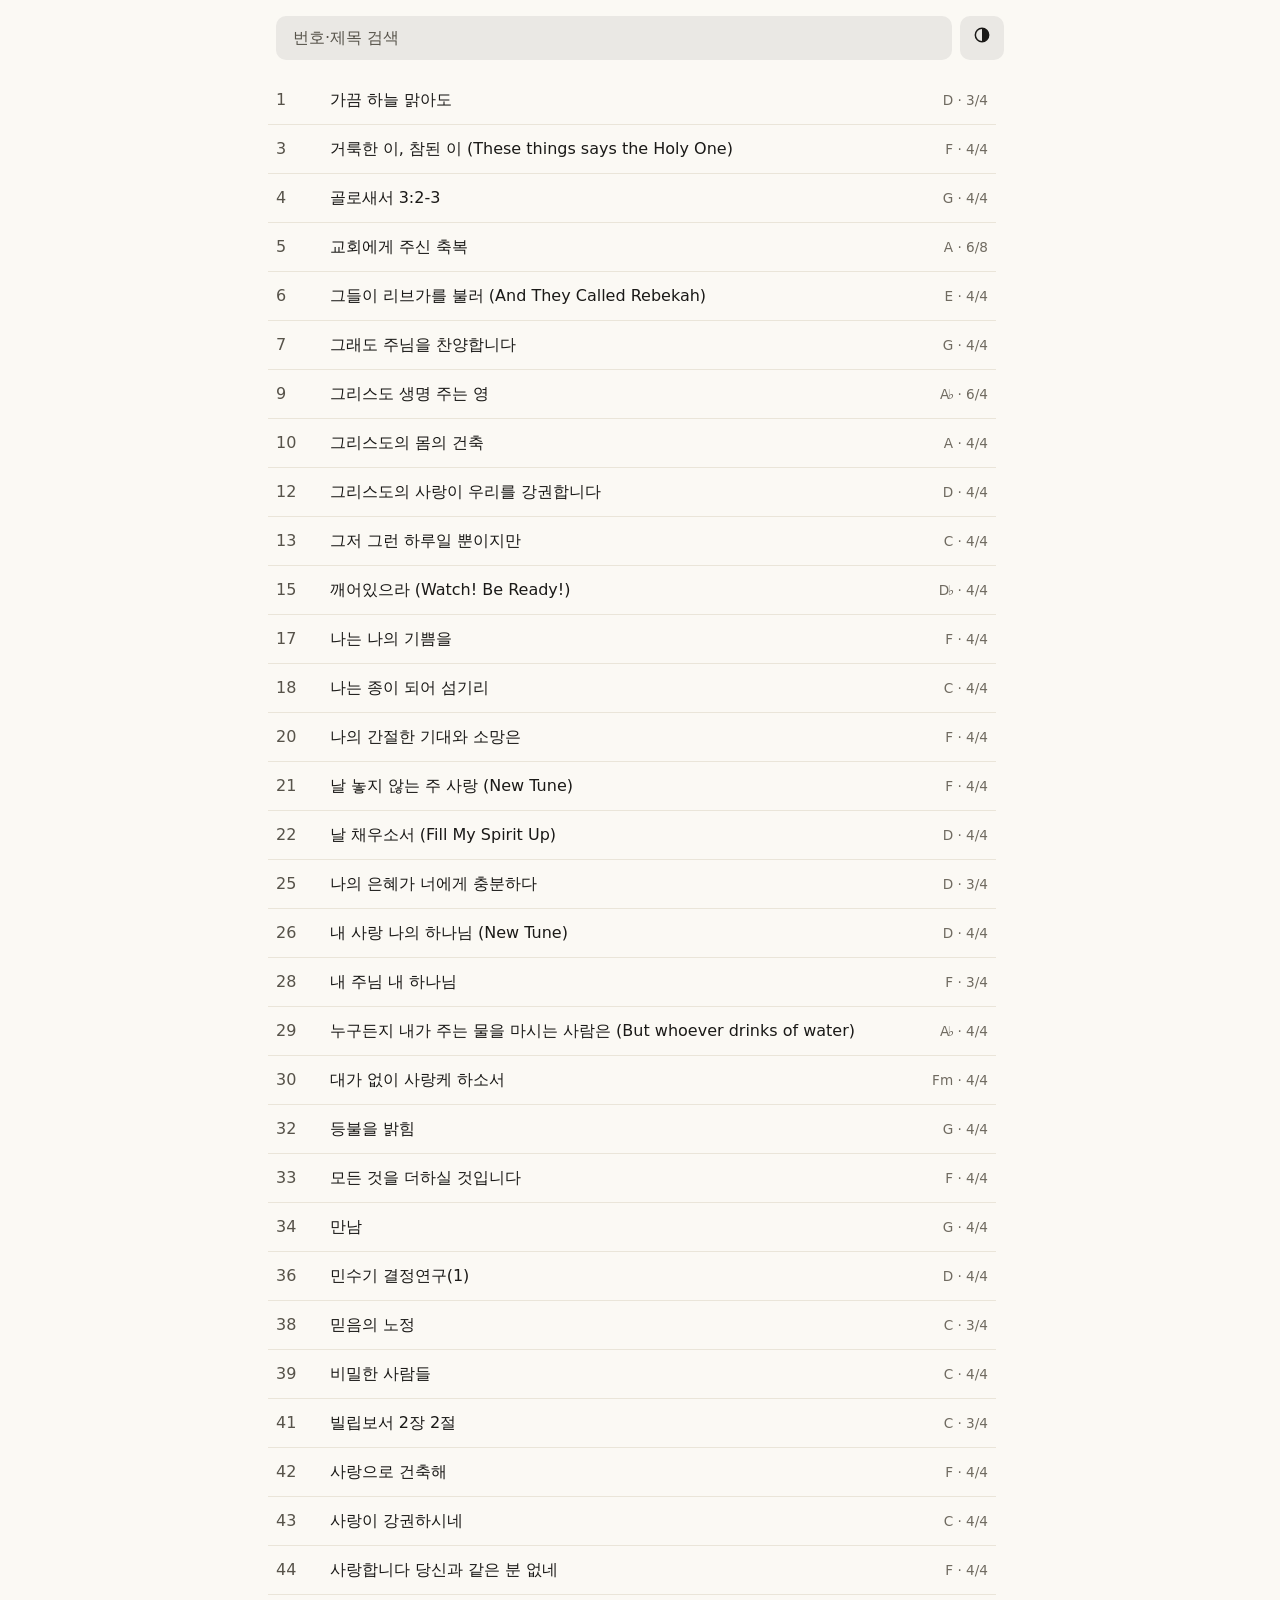
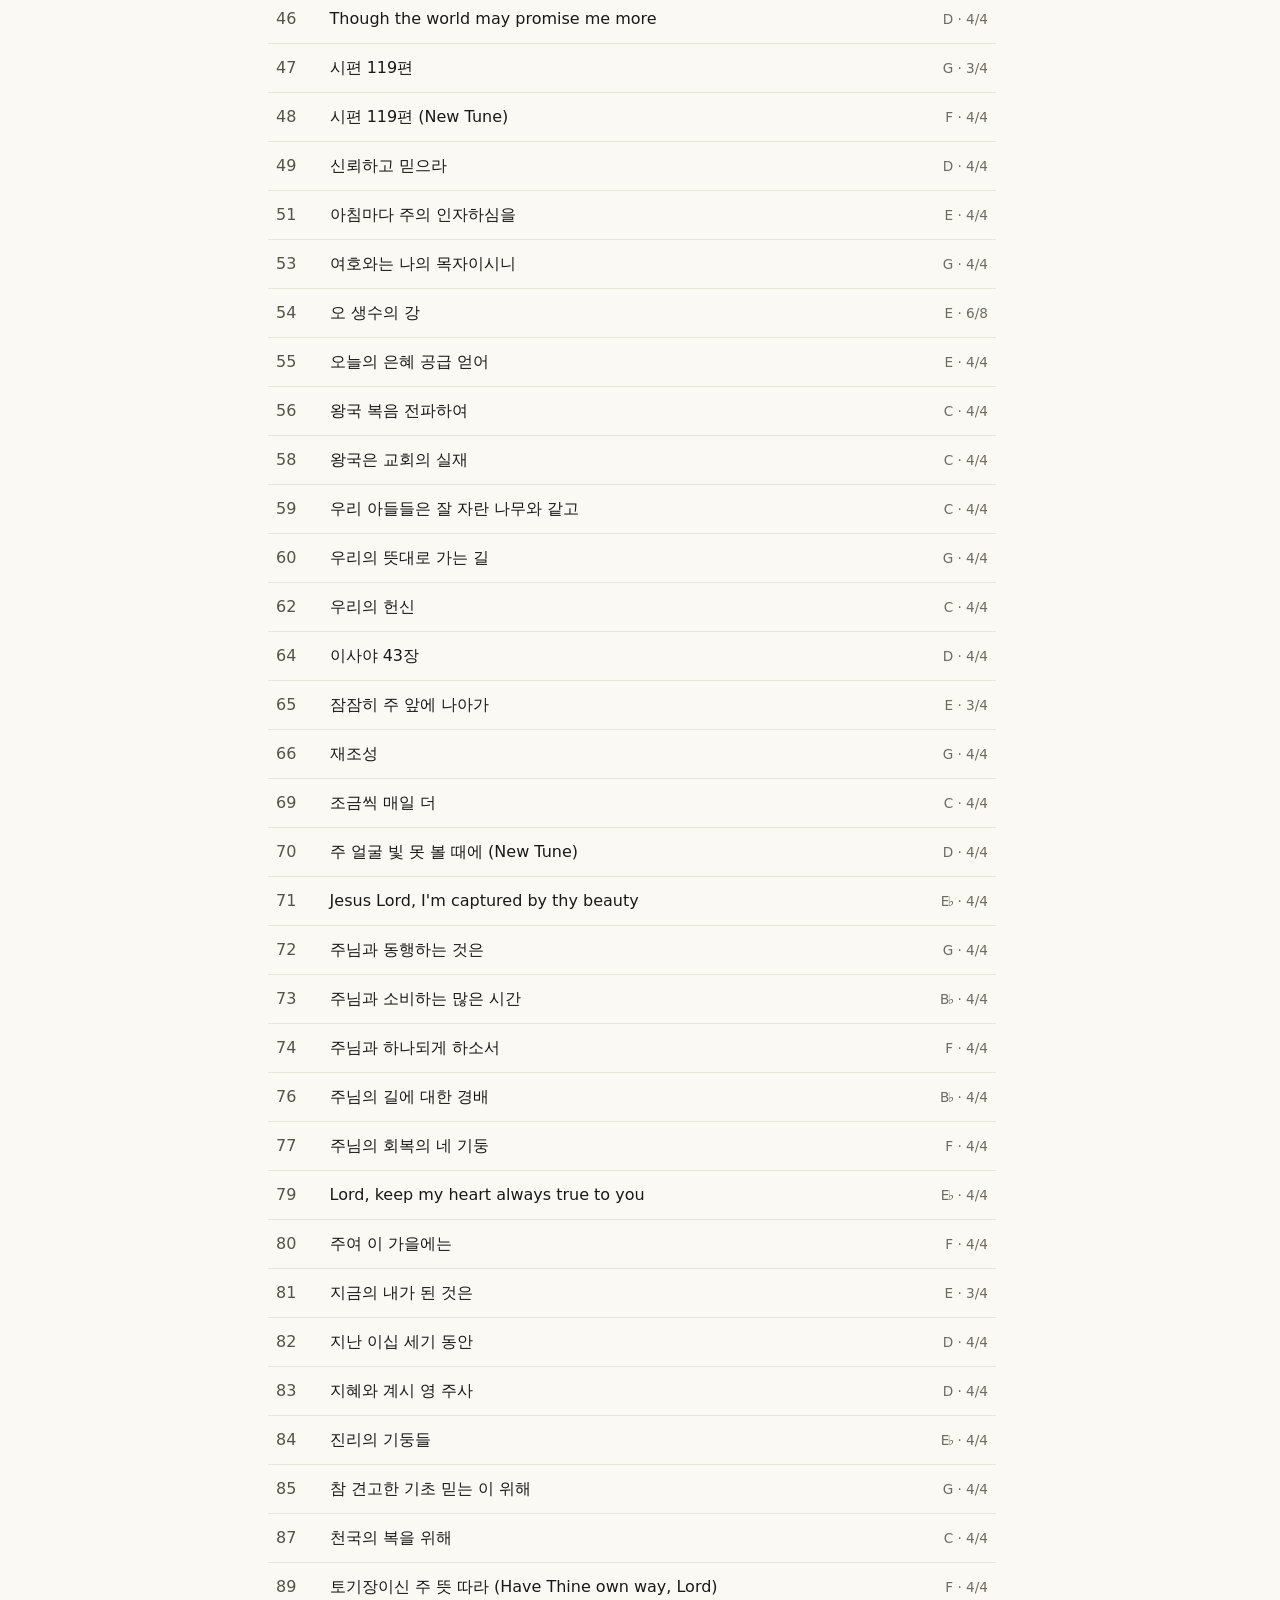
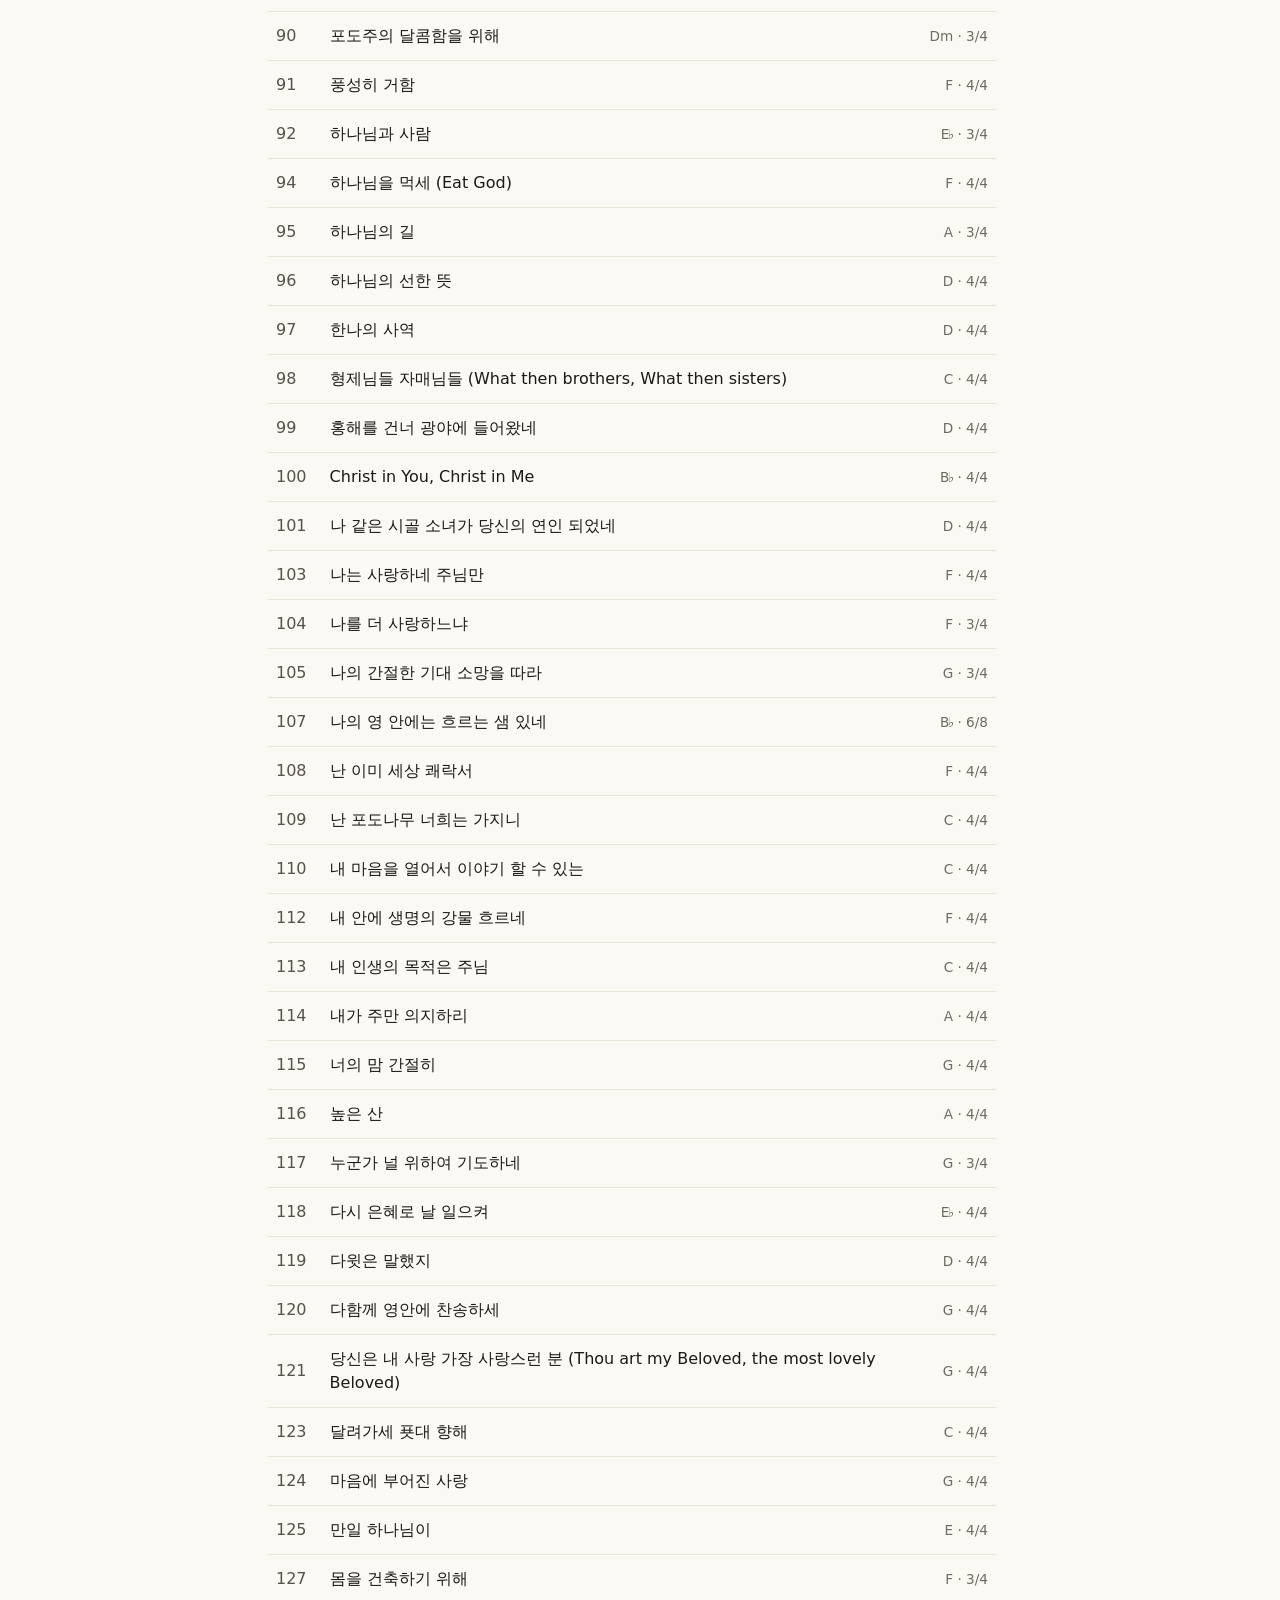
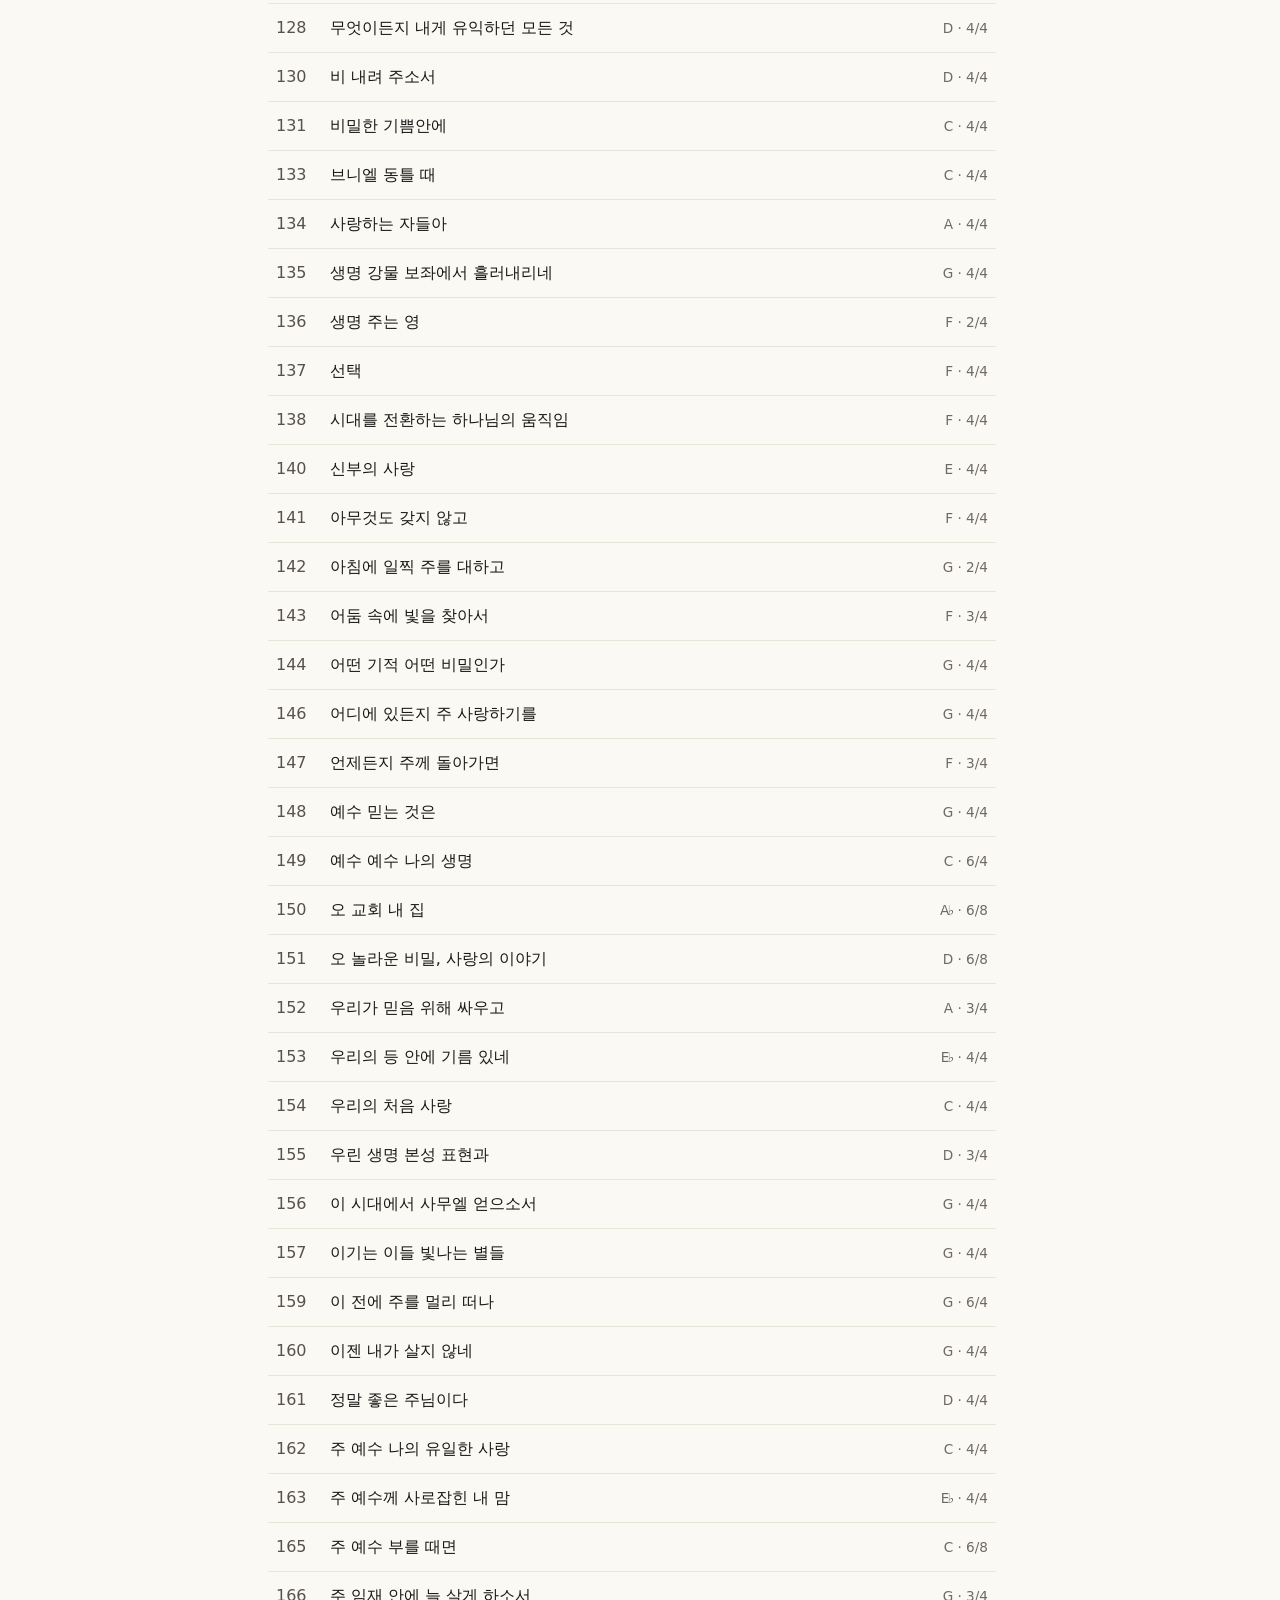
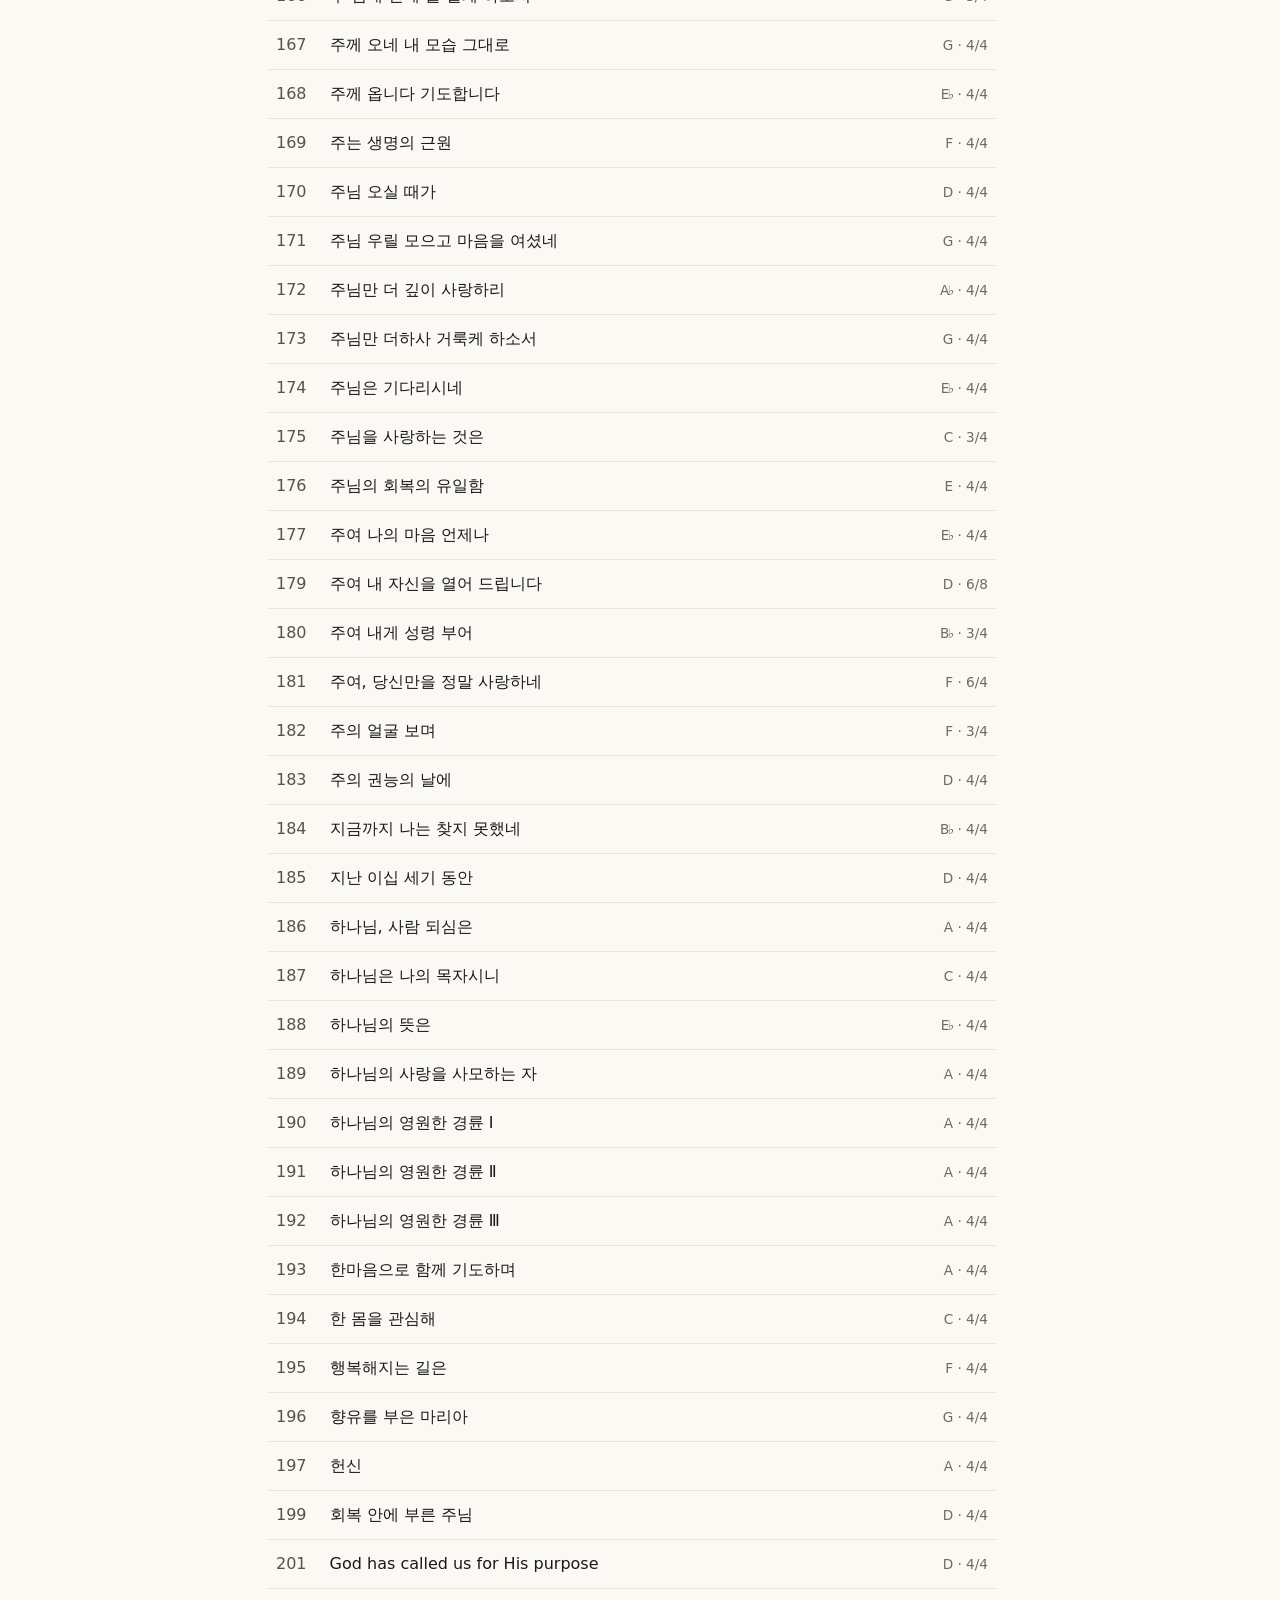
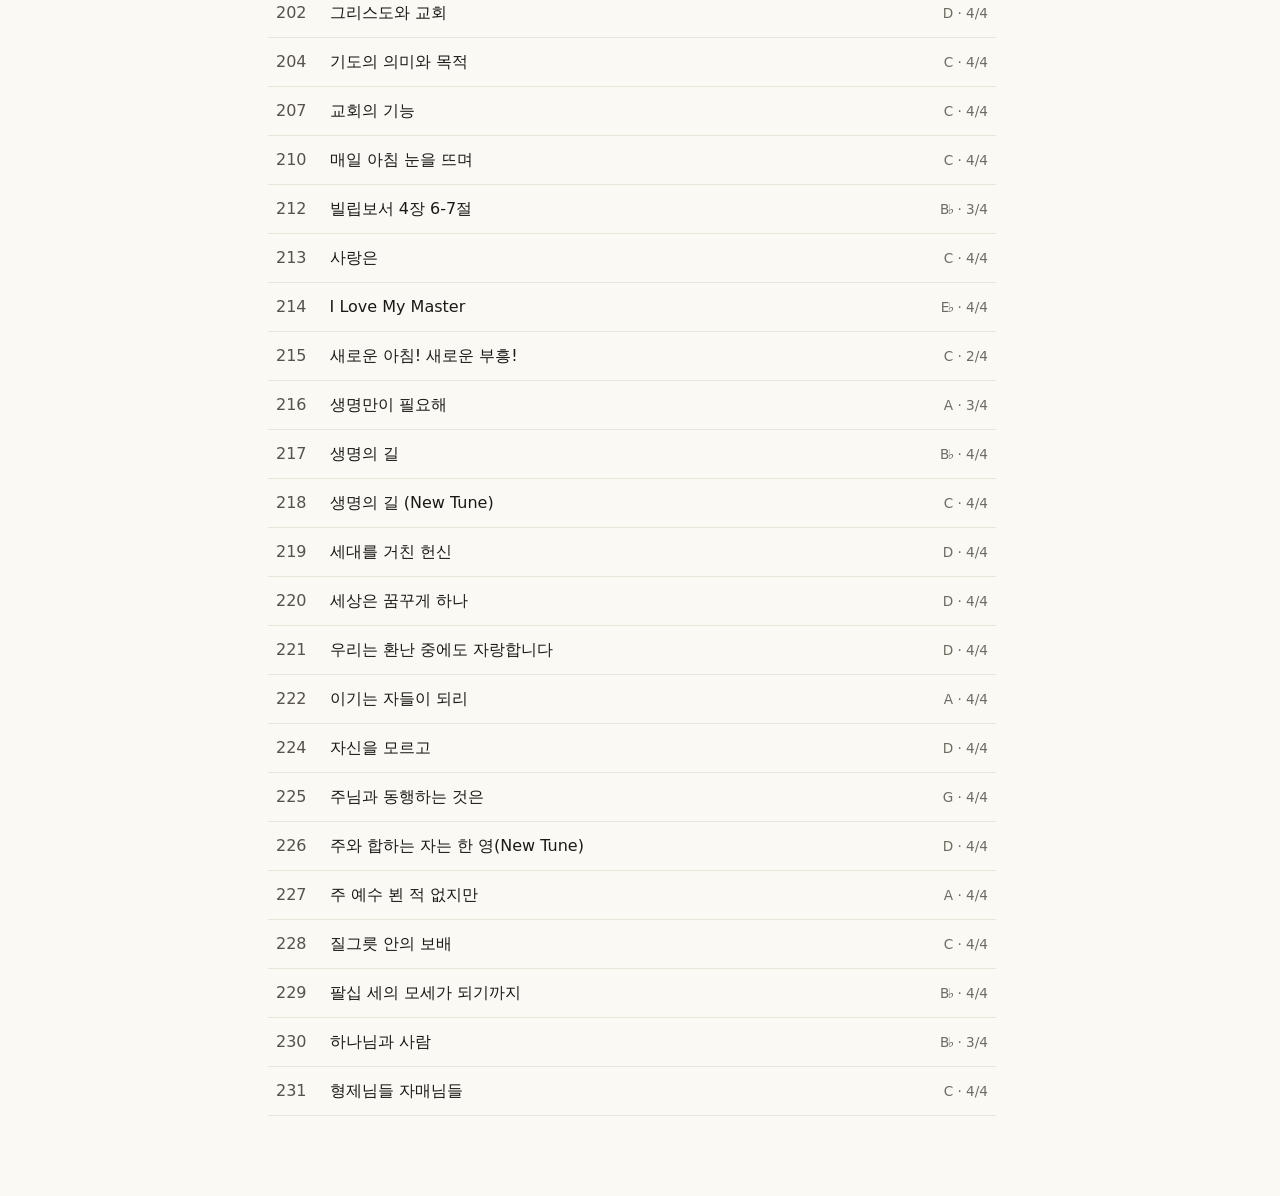
==== src/song of songs.html @ b632af03 "Initial Song of Songs web app" ====
<!doctype html>
<html lang="ko" data-theme="light">
<head>
<meta charset="utf-8">
<meta name="viewport" content="width=device-width, initial-scale=1, viewport-fit=cover">
<title>Song of Songs</title>
<!-- 저장된 테마를 CSS보다 먼저 박는다(다크 사용자가 흰 화면을 보지 않게). file://에서는 localStorage가 던질 수 있어 try/catch -->
<script>try{var t=JSON.parse(localStorage.getItem('hymn.prefs')||'{}').theme;document.documentElement.setAttribute('data-theme',t==='dark'?'dark':'light');}catch(e){}</script>
<link rel="stylesheet" href="app.css">
</head>
<body>
<!-- 아이콘은 전부 인라인 SVG(24 그리드, 1.8 선). 글자 기호(◐ ▶)는 기기마다 글꼴이 달라 쓰지 않는다 -->
<svg hidden>
  <symbol id="i-back" viewBox="0 0 24 24"><path d="M15 5l-7 7 7 7"/></symbol>
  <symbol id="i-stack" viewBox="0 0 24 24"><path d="M4 7h16M4 12h16M4 17h10"/></symbol>
  <symbol id="i-play" viewBox="0 0 24 24"><path d="M8 5.5v13l10-6.5z" fill="currentColor" stroke="none"/></symbol>
  <symbol id="i-stop" viewBox="0 0 24 24"><rect x="6.5" y="6.5" width="11" height="11" rx="2" fill="currentColor" stroke="none"/></symbol>
  <symbol id="i-theme" viewBox="0 0 24 24"><circle cx="12" cy="12" r="8"/><path d="M12 4a8 8 0 0 1 0 16z" fill="currentColor" stroke="none"/></symbol>
</svg>
<main id="list" class="screen">
  <header class="top">
    <input id="q" type="search" placeholder="번호·제목 검색" aria-label="곡 검색" autocomplete="off">
    <button class="theme ic" aria-label="어두운 테마로 전환" aria-pressed="false"><svg><use href="#i-theme"/></svg></button>
  </header>
  <ul id="songs"></ul>
</main>
<main id="song" class="screen" hidden>
  <header class="head"><h1 id="title"></h1><p id="sub"></p><p id="meta"></p></header>
  <div id="body"></div>
  <div id="keys" class="panel" role="group" aria-label="조 선택" hidden></div>
</main>
<!-- 하단 툴바: 아이콘 + 한글 라벨 7칸(390px 폭에 맞춤). 자동 스크롤 중에는 작게/크게 자리에 느리게/빠르게가 들어온다 -->
<nav id="bar" aria-label="곡 도구" hidden>
  <button id="back" aria-label="목록으로"><svg><use href="#i-back"/></svg><span class="l">목록</span></button>
  <button id="keybtn" aria-label="조 선택" aria-controls="keys" aria-expanded="false"><b id="keyname" class="t"></b><span class="l">조</span></button>
  <button id="stackbtn" aria-label="절 쌓기 보기" aria-pressed="false"><svg><use href="#i-stack"/></svg><span class="l">절</span></button>
  <button id="fminus" aria-label="글자 작게"><b class="t">A−</b><span class="l">작게</span></button>
  <button id="fplus" aria-label="글자 크게"><b class="t">A+</b><span class="l">크게</span></button>
  <button id="sminus" aria-label="느리게" hidden><b class="t">−</b><span class="l">느리게</span></button>
  <button id="splus" aria-label="빠르게" hidden><b class="t">+</b><span class="l">빠르게</span></button>
  <button id="play" aria-label="자동 스크롤 재생" aria-pressed="false"><svg id="ic-play"><use href="#i-play"/></svg><svg id="ic-stop" hidden><use href="#i-stop"/></svg><span class="l" id="play-l">재생</span></button>
  <button class="theme" aria-label="어두운 테마로 전환" aria-pressed="false"><svg><use href="#i-theme"/></svg><span class="l">테마</span></button>
</nav>
<script src="engine.js"></script>
<script src="data.js"></script>
<script src="app.js"></script>
</body>
</html>
---- src/app.css ----
/* 토큰만 쓴다(리터럴 색·px 금지). 팔레트는 악보(종이·잉크) 기준 — song-style의 초록 강조를 쓰지 않는다(사용자 결정 2026-09-04).
   라이트 = 따뜻한 종이 + 검정 잉크, 다크 = 숯색 종이 + 밝은 잉크. 강조는 잉크로 채운 단색(현재 조·재생 중 두 곳).
   촉감(사용자 지시 "딱딱하지 않게, 클릭 느낌"): 누르면 0.96으로 140ms 축소(emil-design-eng), 시트는 아래에서 220ms 드로어 커브로 진입,
   모든 모션 300ms 이하, hover는 마우스에서만, prefers-reduced-motion이면 이동 모션 제거. */
:root{color-scheme:light;
  --bg:#fbf9f4;--surface:#fffdf8;--line:#d8d2c4;--line-soft:#eae5d9;
  --ink:#1a1917;--ink-dim:#57534a;--ink-faint:#706b61;
  --accent:#1a1917;--accent-soft:rgba(26,25,23,.07);--accent-line:rgba(26,25,23,.28);
  --glass:rgba(255,253,248,.84);--scrim:rgba(26,25,23,.18);--shadow:0 12px 32px rgba(40,32,16,.16);
  --s-half:2px;--s1:4px;--s2:8px;--s3:12px;--s4:16px;--s6:24px;
  --hairline:1px;--focus-line:2px;--double-line:3px;--control:44px;--toolbar-item:44px;--toolbar-control:48px;
  --bar:56px;--screen-max:760px;--icon:20px;--glass-blur:14px;--sheet-wide:16em;--sheet-rise:16px;--scrim-spread:100vmax;
  --fs-ui:16px;--fs:16px;--weight-text:300;--r:10px;--press-scale:.96;--cell-gap:.2em;--bar-gap:.4em;--verse-gap:.6em;--chord-nudge:.06em;--chord-edge-safety:1px;--chord-column-clearance:4px;
  --lyric-anchor:.588em;--lyric-anchor-en:.42em;--chord-tracking:-.025em;--chord-bass-clearance:.12em;
  --flat-tight-start:-.12em;--flat-tight-end:-.07em;--sharp-tight-start:-.05em;--sharp-tight-end:-.07em;
  --motion-press:140ms;--motion-sheet:220ms;--motion-fade:160ms;
  --ease-out:cubic-bezier(.23,1,.32,1);--ease-drawer:cubic-bezier(.32,.72,0,1);--layer-sheet:2;--layer-bar:3}
[data-theme="dark"]{color-scheme:dark;
  --bg:#151413;--surface:#1c1b19;--line:#3a3733;--line-soft:#282624;
  --ink:#ebe6da;--ink-dim:#b3ada0;--ink-faint:#8a8478;
  --accent:#ebe6da;--accent-soft:rgba(235,230,218,.10);--accent-line:rgba(235,230,218,.30);
  --glass:rgba(28,27,25,.82);--scrim:rgba(0,0,0,.46);--shadow:0 12px 32px rgba(0,0,0,.55)}
*{box-sizing:border-box}
body{margin:0;background:var(--bg);color:var(--ink);-webkit-text-size-adjust:100%;-webkit-tap-highlight-color:transparent;
  font:var(--weight-text) var(--fs-ui)/1.5 -apple-system,"Apple SD Gothic Neo","Noto Sans KR","Malgun Gothic",system-ui,sans-serif}
[hidden]{display:none!important}
.screen{max-width:var(--screen-max);margin:0 auto;padding:var(--s4) var(--s4) calc(var(--bar) + var(--s6) + env(safe-area-inset-bottom))}
#song{touch-action:pan-y}

/* 누를 수 있는 것: 테두리 없이 옅은 잉크 워시, 누르면 살짝 작아진다 */
button{font:inherit;color:var(--ink);background:var(--accent-soft);border:var(--hairline) solid transparent;border-radius:var(--r);
  min-height:var(--control);min-width:var(--control);padding:0 var(--s3);cursor:pointer;user-select:none;-webkit-user-select:none;touch-action:manipulation;
  transition:transform var(--motion-press) var(--ease-out),background-color var(--motion-press) ease,color var(--motion-press) ease}
button:active{transform:scale(var(--press-scale))}
button:disabled{color:var(--ink-faint);background:transparent;cursor:default;transform:none}
@media (hover:hover) and (pointer:fine){button:not(:disabled):not(.on):hover{background:var(--accent-line)}}
:focus-visible{outline:var(--focus-line) solid var(--accent);outline-offset:var(--focus-line)}

input[type=search]{flex:1;min-width:0;font:inherit;min-height:var(--control);padding:0 var(--s4);border:var(--hairline) solid transparent;border-radius:var(--r);
  background:var(--accent-soft);color:var(--ink);-webkit-appearance:none;appearance:none}
input[type=search]::placeholder{color:var(--ink-dim)}
.top{display:flex;gap:var(--s2);margin-bottom:var(--s4)}
#songs{list-style:none;margin:0;padding:0}
#songs button{display:flex;align-items:center;width:100%;gap:var(--s3);text-align:left;background:none;
  border:0;border-bottom:var(--hairline) solid var(--line-soft);border-radius:0;padding:var(--s3) var(--s2);margin:0 calc(-1 * var(--s2))}
#songs button:active{transform:none;background:var(--accent-soft)}   /* 긴 행은 축소 대신 워시로 반응 */
#songs .n{color:var(--ink-dim);width:2.6em;flex:none;font-variant-numeric:tabular-nums}
#songs .t{flex:1;min-width:0}
#songs .k{color:var(--ink-faint);flex:none;font-size:.85em}

.head{margin-bottom:var(--s2)}
.head h1{font-size:1.5em;font-weight:500;letter-spacing:-.01em;margin:0 0 var(--s1);line-height:1.25}
.head p{margin:0;color:var(--ink-dim);font-size:.95em}
#body{font-size:var(--fs)}
section{padding:var(--s4) 0;border-top:var(--hairline) solid var(--line)}   /* 절·후렴 사이 구분선(연주용이라 반드시 보인다) */
section h2{font-size:.8em;font-weight:var(--weight-text);color:var(--ink-dim);margin:0 0 var(--s2);letter-spacing:.02em}
/* 보표 = 표. 세그먼트(코드 하나 + 그 아래 가사) = 열. 열 폭은 표가 행들 중 최대로 맞춘다 → 쌓기에서도 코드가 정확히 그 음절 위. */
.sys{margin:0 0 var(--s3);overflow-x:auto}     /* 곡 단위 비율 축소가 바닥(10px) 아래면 이 상자만 가로 스크롤 */
.sys table{border-collapse:collapse;white-space:nowrap;line-height:1.35}
.sys td{--chord-column-inset:0px;padding:0 var(--cell-gap);padding-left:calc(var(--cell-gap) + var(--chord-column-inset));vertical-align:baseline}
.sys td.b{border-left:var(--hairline) solid var(--line);padding-left:calc(var(--bar-gap) + var(--chord-column-inset))}
.sys td.b0{border-left:0;padding-left:var(--chord-column-inset)}            /* 첫 마디(못갖춘마디 포함) 왼쪽엔 선 없음 */
.sys td.e{border-right:var(--hairline) solid var(--line);padding-right:var(--bar-gap)}
.sys td.e2{border-right:var(--double-line) double var(--line);padding-right:var(--bar-gap)}      /* 곡 끝 겹세로줄 */
.sys tr.ch td{font-size:.85em;font-weight:var(--weight-text);padding-top:.5em;line-height:1.1}
.sys tr.ly td{padding-bottom:.1em}
.chord-main{display:inline-block;position:relative;letter-spacing:var(--chord-tracking);transform:translateX(calc(var(--lyric-anchor) - 50% + var(--chord-nudge)))}
.sys.en .chord-main,.sys.english-part .chord-main{transform:translateX(calc(var(--lyric-anchor-en) - 50% + var(--chord-nudge)))}
.chord-bass{position:absolute;left:100%;top:0;white-space:nowrap}
.chord-bass-space{visibility:hidden;letter-spacing:var(--chord-tracking);margin-inline-end:var(--chord-bass-clearance)}
.accidental{display:inline-block}
.accidental.flat{margin-inline:var(--flat-tight-start) var(--flat-tight-end)}
.accidental.sharp{margin-inline:var(--sharp-tight-start) var(--sharp-tight-end)}
.sys td.vn{color:var(--ink-dim);font-size:.8em;padding:0 var(--verse-gap) 0 0;border:0;text-align:right;font-variant-numeric:tabular-nums}
.sys td.vn:empty{padding:0}
.txt{white-space:pre-line;margin:0}

/* 하단 툴바: 반투명 유리 + 헤어라인. 버튼 = 아이콘(22px) 위, 한글 라벨 아래(아이폰 탭바). 누르면 워시, 켜진 것은 잉크 채움 */
#bar{position:fixed;left:0;right:0;bottom:0;display:flex;gap:var(--s1);align-items:stretch;justify-content:center;
  padding:var(--s1) var(--s2) calc(var(--s1) + env(safe-area-inset-bottom));
  background:var(--glass);-webkit-backdrop-filter:saturate(1.4) blur(var(--glass-blur));backdrop-filter:saturate(1.4) blur(var(--glass-blur));border-top:var(--hairline) solid var(--line-soft);z-index:var(--layer-bar)}
#bar button{background:none;display:flex;flex-direction:column;align-items:center;justify-content:center;gap:var(--s-half);
  flex:0 0 var(--toolbar-item);width:var(--toolbar-item);min-width:var(--toolbar-item);min-height:var(--toolbar-control);padding:0 var(--s1);color:var(--ink-dim);border-radius:var(--r)}
#bar button:active{background:var(--accent-soft)}
#play.on{background:var(--ink);color:var(--bg)}
#stackbtn.on{background:var(--accent-soft);color:var(--ink)}
#bar button:disabled{color:var(--ink-faint)}
#bar .l{font-size:.66rem;line-height:1;letter-spacing:.01em;white-space:nowrap}
#bar .t{font-size:1.05rem;font-weight:500;line-height:var(--icon);font-variant-numeric:tabular-nums}
svg{width:var(--icon);height:var(--icon);flex:none;fill:none;stroke:currentColor;stroke-width:1.8;stroke-linecap:round;stroke-linejoin:round}
button.ic{padding:0}          /* 아이콘만 있는 44px 정사각 버튼(목록 상단 테마) */
@media (max-width:347px){#bar{gap:0;padding-inline:var(--s-half)}}

/* 조 선택 시트: 아래에서 올라온다(진입 220ms 드로어 커브, 닫힘은 즉시). 폰에서는 화면 폭, 넓으면 툴바 위 가운데 */
.panel{position:fixed;left:var(--s2);right:var(--s2);bottom:calc(var(--bar) + var(--s2) + env(safe-area-inset-bottom));
  background:var(--surface);border:var(--hairline) solid var(--line-soft);border-radius:calc(var(--r) + var(--s1));padding:var(--s2);
  display:flex;flex-direction:column;gap:var(--s1);max-height:calc(100vh - var(--bar) - var(--s6));overflow-y:auto;
  box-shadow:0 0 0 var(--scrim-spread) var(--scrim),var(--shadow);translate:0 0;opacity:1;z-index:var(--layer-sheet);
  transition:translate var(--motion-sheet) var(--ease-drawer),opacity var(--motion-fade) var(--ease-out)}
@starting-style{.panel{translate:0 var(--sheet-rise);opacity:0}}
@media (min-width:640px){.panel{left:50%;right:auto;transform:translateX(-50%);min-width:var(--sheet-wide)}}
.panel button{background:none;display:flex;justify-content:space-between;align-items:center;gap:var(--s4);text-align:left;padding:0 var(--s4);font-weight:var(--weight-text)}
.panel button:active{background:var(--accent-soft)}
.panel button.on{background:var(--ink);color:var(--bg)}
.panel .o{color:var(--ink-faint);font-size:.8em}
.panel button.on .o{color:var(--bg)}

@media (prefers-reduced-motion:reduce){
  button,#songs button,.panel{transition-duration:0ms}
  button:active{transform:none}
}
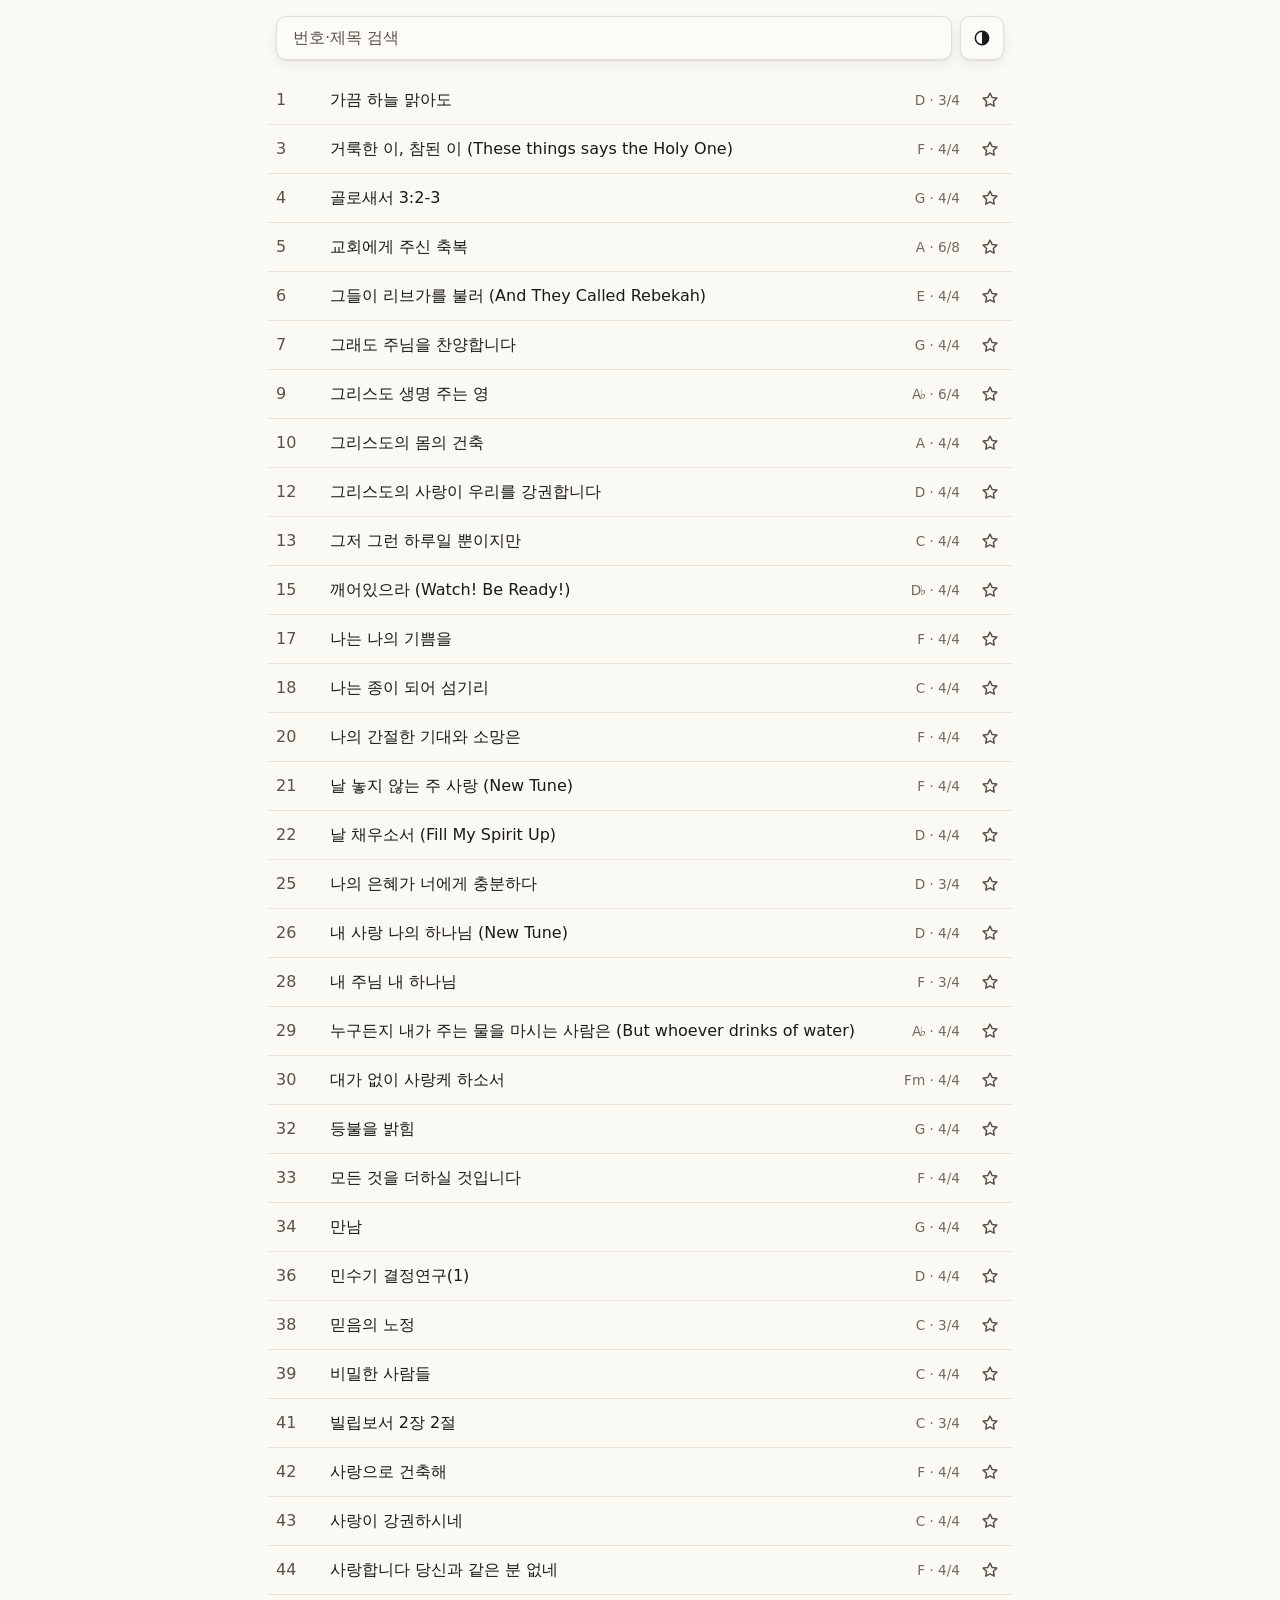
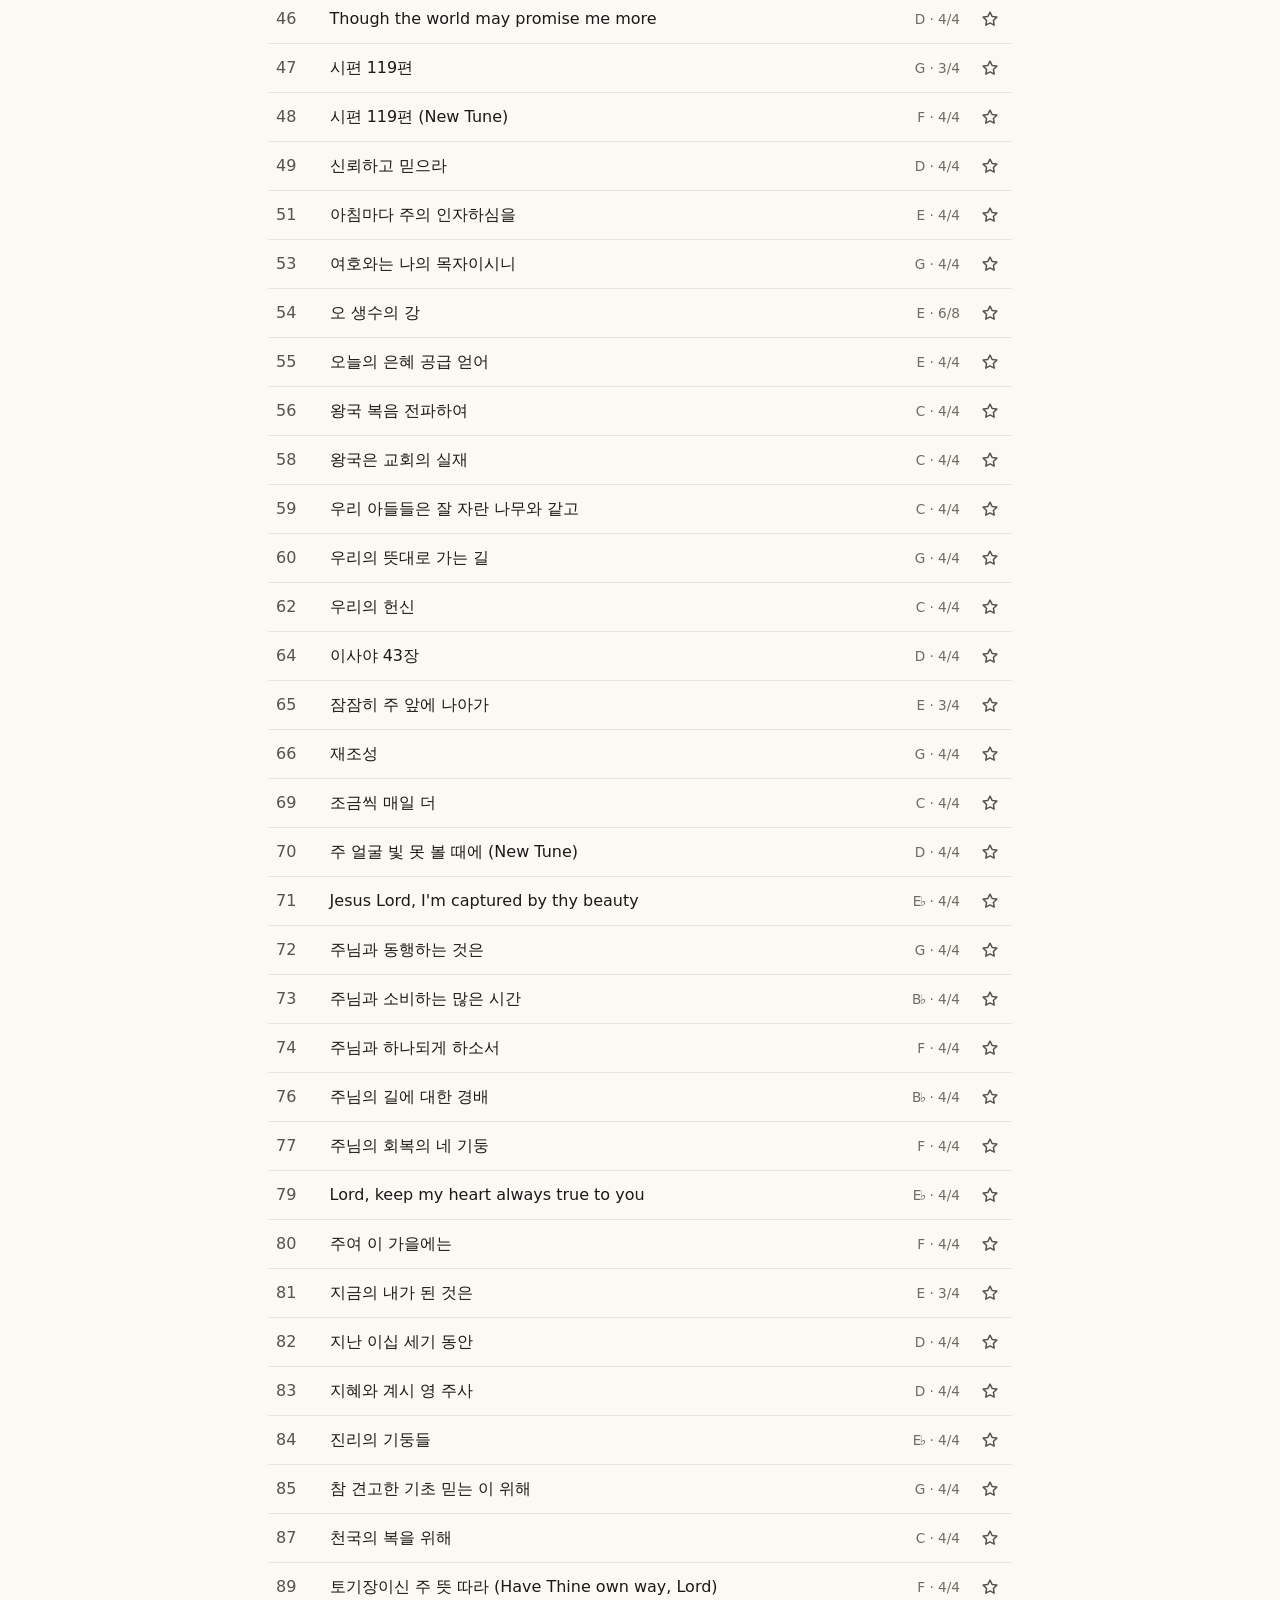
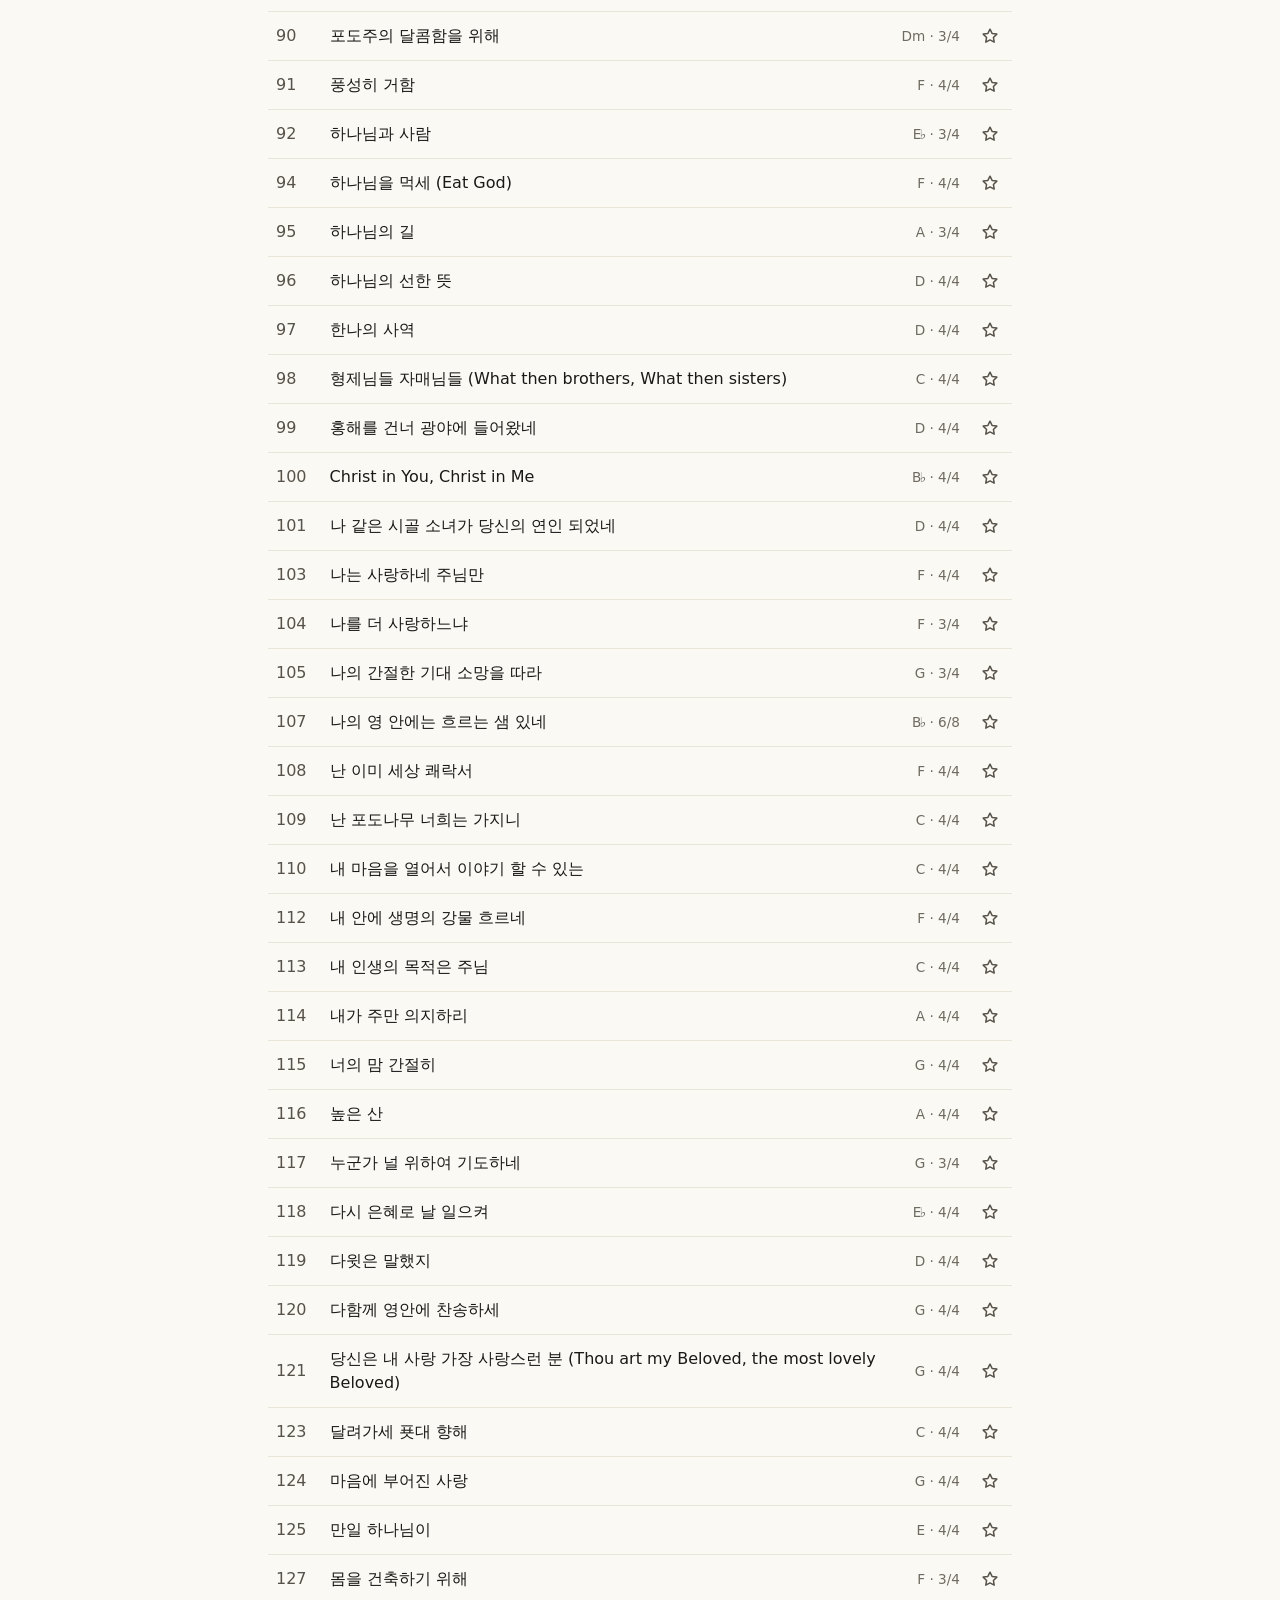
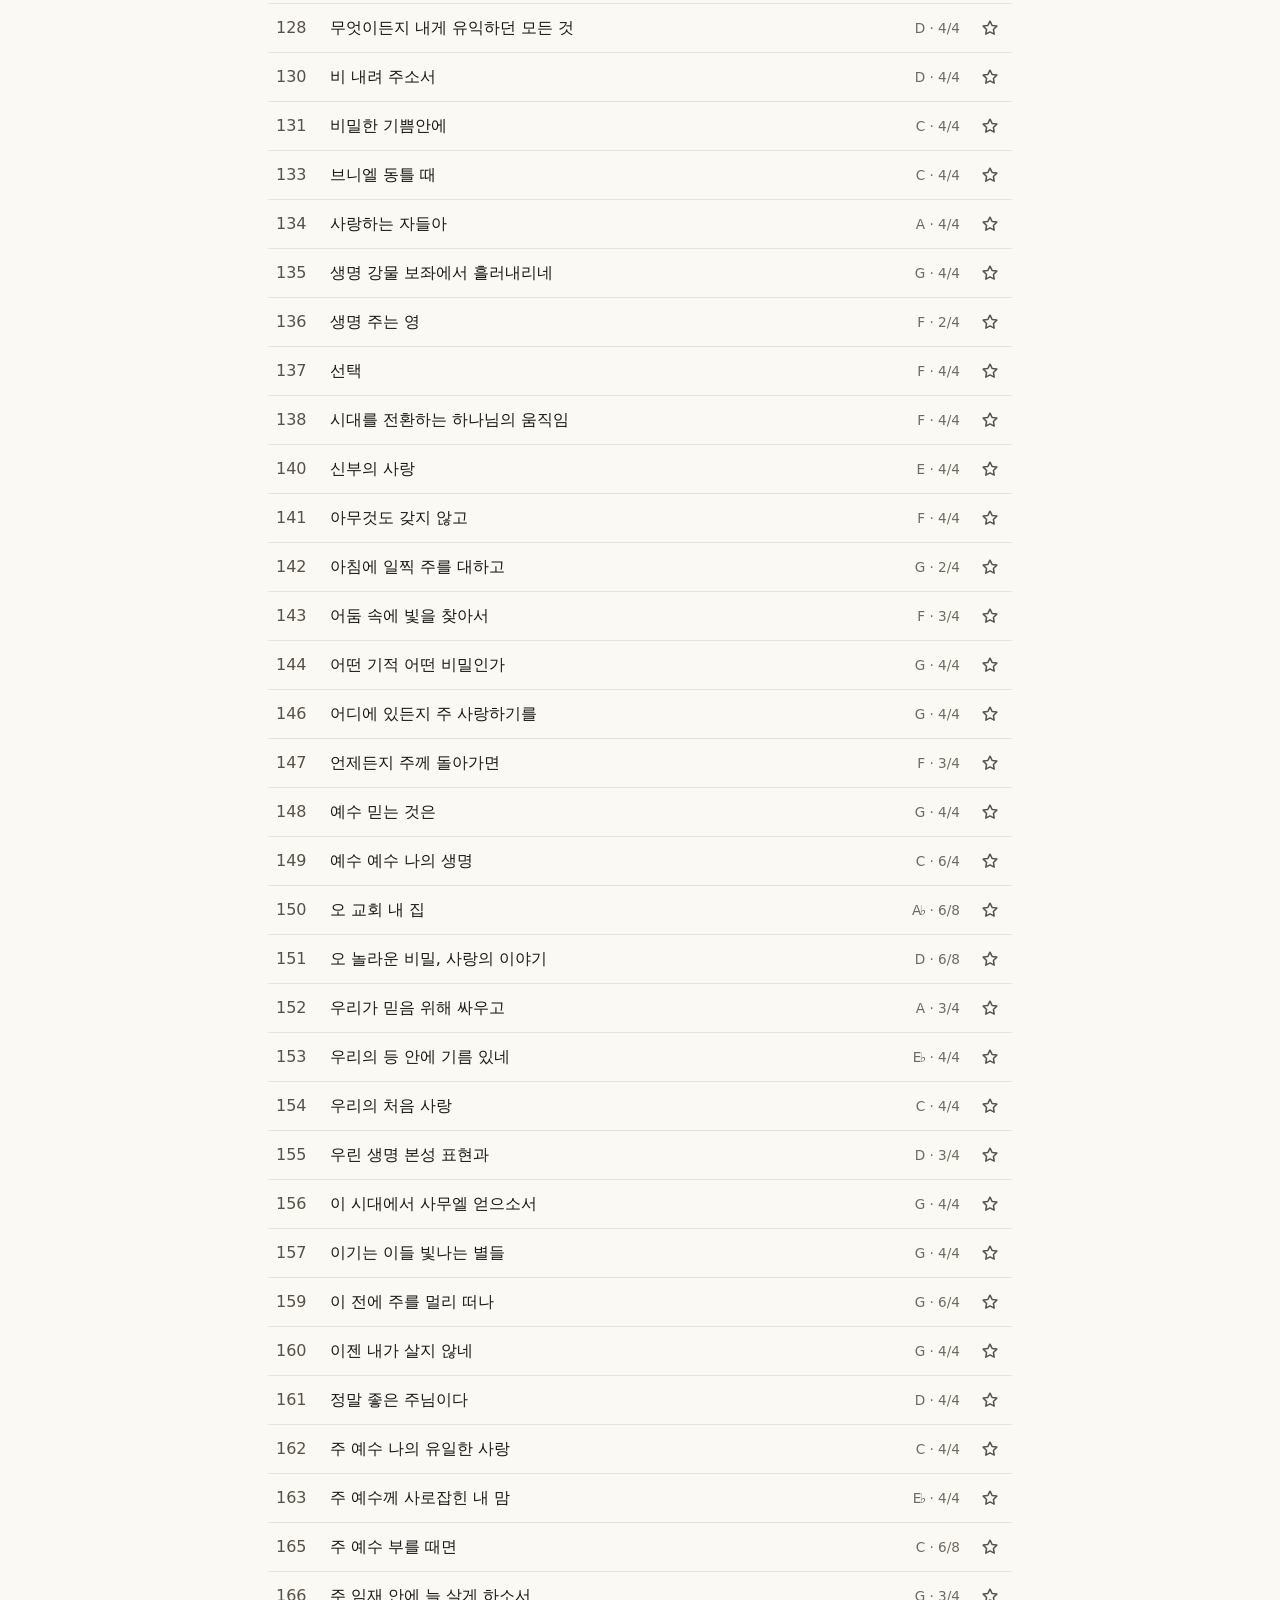
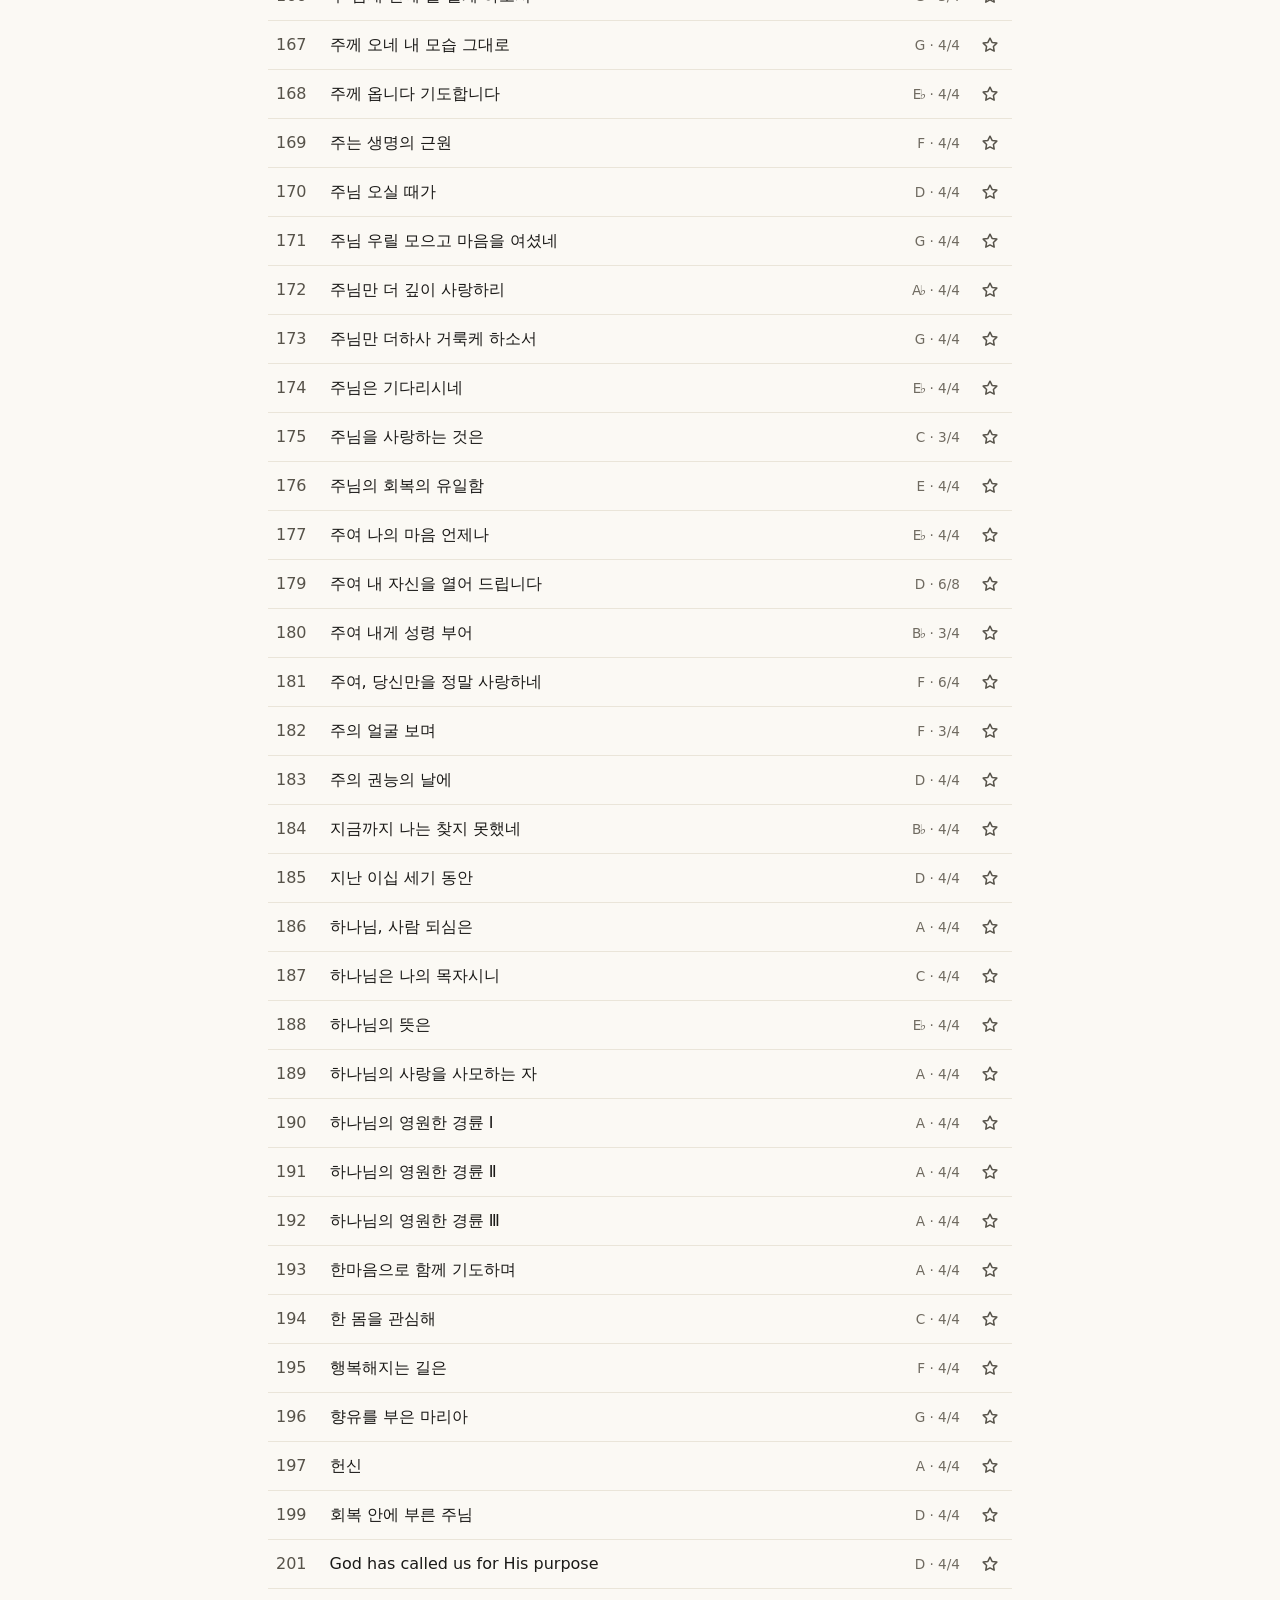
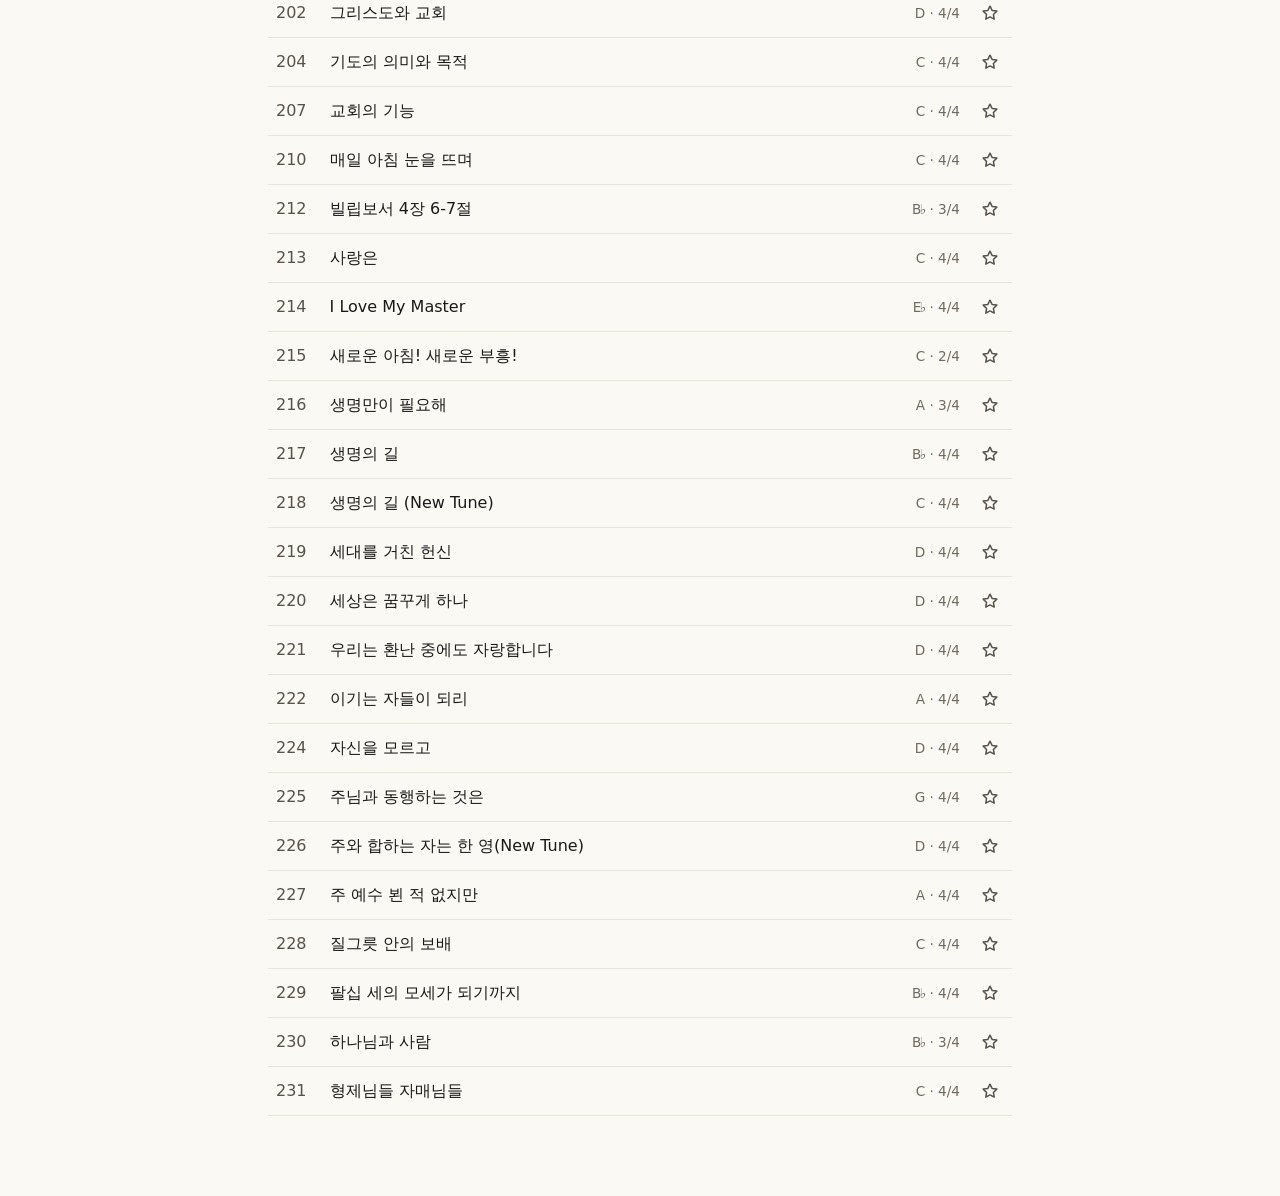
==== commit 58416876: "Add favorites and smoother auto-scroll" ====
--- a/src/song of songs.html
+++ b/src/song of songs.html
@@ -16,30 +16,37 @@
   <symbol id="i-play" viewBox="0 0 24 24"><path d="M8 5.5v13l10-6.5z" fill="currentColor" stroke="none"/></symbol>
   <symbol id="i-stop" viewBox="0 0 24 24"><rect x="6.5" y="6.5" width="11" height="11" rx="2" fill="currentColor" stroke="none"/></symbol>
   <symbol id="i-theme" viewBox="0 0 24 24"><circle cx="12" cy="12" r="8"/><path d="M12 4a8 8 0 0 1 0 16z" fill="currentColor" stroke="none"/></symbol>
+  <symbol id="i-star" viewBox="0 0 24 24"><path d="m12 3.8 2.53 5.12 5.65.82-4.09 3.99.97 5.63L12 16.7l-5.06 2.66.97-5.63-4.09-3.99 5.65-.82z"/></symbol>
 </svg>
 <main id="list" class="screen">
   <header class="top">
     <input id="q" type="search" placeholder="번호·제목 검색" aria-label="곡 검색" autocomplete="off">
-    <button class="theme ic" aria-label="어두운 테마로 전환" aria-pressed="false"><svg><use href="#i-theme"/></svg></button>
+    <button class="theme ic" aria-label="어두운 테마로 전환" aria-pressed="false"><svg aria-hidden="true" focusable="false"><use href="#i-theme"/></svg></button>
   </header>
   <ul id="songs"></ul>
 </main>
 <main id="song" class="screen" hidden>
-  <header class="head"><h1 id="title"></h1><p id="sub"></p><p id="meta"></p></header>
+  <header class="head">
+    <div class="head-title">
+      <h1 id="title" tabindex="-1"></h1>
+      <button id="favbtn" class="favorite ic" type="button" aria-label="즐겨찾기에 추가" aria-pressed="false"><svg aria-hidden="true" focusable="false"><use href="#i-star"/></svg></button>
+    </div>
+    <p id="sub"></p><p id="meta"></p>
+  </header>
   <div id="body"></div>
   <div id="keys" class="panel" role="group" aria-label="조 선택" hidden></div>
 </main>
 <!-- 하단 툴바: 아이콘 + 한글 라벨 7칸(390px 폭에 맞춤). 자동 스크롤 중에는 작게/크게 자리에 느리게/빠르게가 들어온다 -->
 <nav id="bar" aria-label="곡 도구" hidden>
-  <button id="back" aria-label="목록으로"><svg><use href="#i-back"/></svg><span class="l">목록</span></button>
+  <button id="back" aria-label="목록으로"><svg aria-hidden="true" focusable="false"><use href="#i-back"/></svg><span class="l">목록</span></button>
   <button id="keybtn" aria-label="조 선택" aria-controls="keys" aria-expanded="false"><b id="keyname" class="t"></b><span class="l">조</span></button>
-  <button id="stackbtn" aria-label="절 쌓기 보기" aria-pressed="false"><svg><use href="#i-stack"/></svg><span class="l">절</span></button>
+  <button id="stackbtn" aria-label="절 쌓기 보기" aria-pressed="false"><svg aria-hidden="true" focusable="false"><use href="#i-stack"/></svg><span class="l">절</span></button>
   <button id="fminus" aria-label="글자 작게"><b class="t">A−</b><span class="l">작게</span></button>
   <button id="fplus" aria-label="글자 크게"><b class="t">A+</b><span class="l">크게</span></button>
   <button id="sminus" aria-label="느리게" hidden><b class="t">−</b><span class="l">느리게</span></button>
   <button id="splus" aria-label="빠르게" hidden><b class="t">+</b><span class="l">빠르게</span></button>
-  <button id="play" aria-label="자동 스크롤 재생" aria-pressed="false"><svg id="ic-play"><use href="#i-play"/></svg><svg id="ic-stop" hidden><use href="#i-stop"/></svg><span class="l" id="play-l">재생</span></button>
-  <button class="theme" aria-label="어두운 테마로 전환" aria-pressed="false"><svg><use href="#i-theme"/></svg><span class="l">테마</span></button>
+  <button id="play" aria-label="자동 스크롤 재생" aria-pressed="false"><svg id="ic-play" aria-hidden="true" focusable="false"><use href="#i-play"/></svg><svg id="ic-stop" aria-hidden="true" focusable="false" hidden><use href="#i-stop"/></svg><span class="l" id="play-l">재생</span></button>
+  <button class="theme" aria-label="어두운 테마로 전환" aria-pressed="false"><svg aria-hidden="true" focusable="false"><use href="#i-theme"/></svg><span class="l">테마</span></button>
 </nav>
 <script src="engine.js"></script>
 <script src="data.js"></script>
--- a/src/app.css
+++ b/src/app.css
@@ -5,11 +5,15 @@
 :root{color-scheme:light;
   --bg:#fbf9f4;--surface:#fffdf8;--line:#d8d2c4;--line-soft:#eae5d9;
   --ink:#1a1917;--ink-dim:#57534a;--ink-faint:#706b61;
-  --accent:#1a1917;--accent-soft:rgba(26,25,23,.07);--accent-line:rgba(26,25,23,.28);
-  --glass:rgba(255,253,248,.84);--scrim:rgba(26,25,23,.18);--shadow:0 12px 32px rgba(40,32,16,.16);
+  --accent:#1a1917;--accent-soft:rgba(26,25,23,.07);
+  --glass:rgba(255,253,248,.86);--glass-panel:rgba(255,253,248,.9);--glass-control:rgba(255,255,255,.34);
+  --glass-edge:rgba(26,25,23,.12);--glass-highlight:rgba(255,255,255,.72);--scrim:rgba(26,25,23,.1);
+  --shadow-control:0 1px 2px rgba(40,32,16,.08),0 5px 14px rgba(40,32,16,.06);
+  --shadow-bar:0 -8px 26px rgba(40,32,16,.09);--shadow-sheet:0 18px 48px rgba(40,32,16,.18),0 3px 10px rgba(40,32,16,.09);
+  --shadow-active:0 3px 10px rgba(40,32,16,.16);
   --s-half:2px;--s1:4px;--s2:8px;--s3:12px;--s4:16px;--s6:24px;
   --hairline:1px;--focus-line:2px;--double-line:3px;--control:44px;--toolbar-item:44px;--toolbar-control:48px;
-  --bar:56px;--screen-max:760px;--icon:20px;--glass-blur:14px;--sheet-wide:16em;--sheet-rise:16px;--scrim-spread:100vmax;
+  --bar:56px;--screen-max:760px;--icon:20px;--glass-blur:18px;--sheet-wide:21.5rem;--sheet-rise:16px;--scrim-spread:100vmax;
   --fs-ui:16px;--fs:16px;--weight-text:300;--r:10px;--press-scale:.96;--cell-gap:.2em;--bar-gap:.4em;--verse-gap:.6em;--chord-nudge:.06em;--chord-edge-safety:1px;--chord-column-clearance:4px;
   --lyric-anchor:.588em;--lyric-anchor-en:.42em;--chord-tracking:-.025em;--chord-bass-clearance:.12em;
   --flat-tight-start:-.12em;--flat-tight-end:-.07em;--sharp-tight-start:-.05em;--sharp-tight-end:-.07em;
@@ -18,13 +22,19 @@
 [data-theme="dark"]{color-scheme:dark;
   --bg:#151413;--surface:#1c1b19;--line:#3a3733;--line-soft:#282624;
   --ink:#ebe6da;--ink-dim:#b3ada0;--ink-faint:#8a8478;
-  --accent:#ebe6da;--accent-soft:rgba(235,230,218,.10);--accent-line:rgba(235,230,218,.30);
-  --glass:rgba(28,27,25,.82);--scrim:rgba(0,0,0,.46);--shadow:0 12px 32px rgba(0,0,0,.55)}
+  --accent:#ebe6da;--accent-soft:rgba(235,230,218,.10);
+  --glass:rgba(28,27,25,.82);--glass-panel:rgba(28,27,25,.88);--glass-control:rgba(255,255,255,.045);
+  --glass-edge:rgba(235,230,218,.13);--glass-highlight:rgba(255,255,255,.06);--scrim:rgba(0,0,0,.3);
+  --shadow-control:0 1px 2px rgba(0,0,0,.32),0 5px 14px rgba(0,0,0,.20);
+  --shadow-bar:0 -8px 28px rgba(0,0,0,.30);--shadow-sheet:0 18px 48px rgba(0,0,0,.55),0 3px 10px rgba(0,0,0,.34);
+  --shadow-active:0 3px 12px rgba(0,0,0,.38)}
 *{box-sizing:border-box}
 body{margin:0;background:var(--bg);color:var(--ink);-webkit-text-size-adjust:100%;-webkit-tap-highlight-color:transparent;
   font:var(--weight-text) var(--fs-ui)/1.5 -apple-system,"Apple SD Gothic Neo","Noto Sans KR","Malgun Gothic",system-ui,sans-serif}
 [hidden]{display:none!important}
-.screen{max-width:var(--screen-max);margin:0 auto;padding:var(--s4) var(--s4) calc(var(--bar) + var(--s6) + env(safe-area-inset-bottom))}
+.screen{max-width:var(--screen-max);margin:0 auto;
+  padding:calc(var(--s4) + env(safe-area-inset-top)) calc(var(--s4) + env(safe-area-inset-right))
+    calc(var(--bar) + var(--s6) + env(safe-area-inset-bottom)) calc(var(--s4) + env(safe-area-inset-left))}
 #song{touch-action:pan-y}
 
 /* 누를 수 있는 것: 테두리 없이 옅은 잉크 워시, 누르면 살짝 작아진다 */
@@ -33,23 +43,32 @@
   transition:transform var(--motion-press) var(--ease-out),background-color var(--motion-press) ease,color var(--motion-press) ease}
 button:active{transform:scale(var(--press-scale))}
 button:disabled{color:var(--ink-faint);background:transparent;cursor:default;transform:none}
-@media (hover:hover) and (pointer:fine){button:not(:disabled):not(.on):hover{background:var(--accent-line)}}
+@media (hover:hover) and (pointer:fine){
+  button:not(:disabled):not(.on):hover{background:var(--accent-soft)}
+  #songs .song-open:hover .k{color:var(--ink-dim)}
+}
 :focus-visible{outline:var(--focus-line) solid var(--accent);outline-offset:var(--focus-line)}
 
 input[type=search]{flex:1;min-width:0;font:inherit;min-height:var(--control);padding:0 var(--s4);border:var(--hairline) solid transparent;border-radius:var(--r);
   background:var(--accent-soft);color:var(--ink);-webkit-appearance:none;appearance:none}
 input[type=search]::placeholder{color:var(--ink-dim)}
 .top{display:flex;gap:var(--s2);margin-bottom:var(--s4)}
+.top input,.top .theme{background:var(--glass-control);border-color:var(--glass-edge);box-shadow:var(--shadow-control)}
 #songs{list-style:none;margin:0;padding:0}
-#songs button{display:flex;align-items:center;width:100%;gap:var(--s3);text-align:left;background:none;
-  border:0;border-bottom:var(--hairline) solid var(--line-soft);border-radius:0;padding:var(--s3) var(--s2);margin:0 calc(-1 * var(--s2))}
-#songs button:active{transform:none;background:var(--accent-soft)}   /* 긴 행은 축소 대신 워시로 반응 */
+#songs .song-row{display:flex;align-items:center;border-bottom:var(--hairline) solid var(--line-soft);margin:0 calc(-1 * var(--s2))}
+#songs .song-open{display:flex;align-items:center;flex:1;min-width:0;width:auto;gap:var(--s3);text-align:left;background:none;
+  border:0;border-radius:0;padding:var(--s3) var(--s2);margin:0}
+#songs .song-open:active{transform:none;background:var(--accent-soft)}   /* 긴 행은 축소 대신 워시로 반응 */
+#songs .song-open:active .k{color:var(--ink-dim)}
+#songs .favorite{flex:0 0 var(--control)}
 #songs .n{color:var(--ink-dim);width:2.6em;flex:none;font-variant-numeric:tabular-nums}
 #songs .t{flex:1;min-width:0}
 #songs .k{color:var(--ink-faint);flex:none;font-size:.85em}
 
 .head{margin-bottom:var(--s2)}
-.head h1{font-size:1.5em;font-weight:500;letter-spacing:-.01em;margin:0 0 var(--s1);line-height:1.25}
+.head-title{display:flex;align-items:flex-start;gap:var(--s2);margin-bottom:var(--s1)}
+.head h1{flex:1;min-width:0;font-size:1.5em;font-weight:500;letter-spacing:-.01em;margin:0;line-height:1.25}
+.head-title .favorite{flex:none;margin-block-start:calc(-1 * var(--s2))}
 .head p{margin:0;color:var(--ink-dim);font-size:.95em}
 #body{font-size:var(--fs)}
 section{padding:var(--s4) 0;border-top:var(--hairline) solid var(--line)}   /* 절·후렴 사이 구분선(연주용이라 반드시 보인다) */
@@ -78,31 +97,40 @@
 /* 하단 툴바: 반투명 유리 + 헤어라인. 버튼 = 아이콘(22px) 위, 한글 라벨 아래(아이폰 탭바). 누르면 워시, 켜진 것은 잉크 채움 */
 #bar{position:fixed;left:0;right:0;bottom:0;display:flex;gap:var(--s1);align-items:stretch;justify-content:center;
   padding:var(--s1) var(--s2) calc(var(--s1) + env(safe-area-inset-bottom));
-  background:var(--glass);-webkit-backdrop-filter:saturate(1.4) blur(var(--glass-blur));backdrop-filter:saturate(1.4) blur(var(--glass-blur));border-top:var(--hairline) solid var(--line-soft);z-index:var(--layer-bar)}
+  background:var(--glass);-webkit-backdrop-filter:saturate(1.35) blur(var(--glass-blur));backdrop-filter:saturate(1.35) blur(var(--glass-blur));
+  border-top:var(--hairline) solid var(--glass-edge);box-shadow:var(--shadow-bar),inset 0 var(--hairline) 0 var(--glass-highlight);z-index:var(--layer-bar)}
 #bar button{background:none;display:flex;flex-direction:column;align-items:center;justify-content:center;gap:var(--s-half);
   flex:0 0 var(--toolbar-item);width:var(--toolbar-item);min-width:var(--toolbar-item);min-height:var(--toolbar-control);padding:0 var(--s1);color:var(--ink-dim);border-radius:var(--r)}
-#bar button:active{background:var(--accent-soft)}
-#play.on{background:var(--ink);color:var(--bg)}
+#bar button:not(.on):active{background:var(--accent-soft)}
+#play.on{background:var(--ink);color:var(--bg);box-shadow:var(--shadow-active)}
 #stackbtn.on{background:var(--accent-soft);color:var(--ink)}
 #bar button:disabled{color:var(--ink-faint)}
 #bar .l{font-size:.66rem;line-height:1;letter-spacing:.01em;white-space:nowrap}
 #bar .t{font-size:1.05rem;font-weight:500;line-height:var(--icon);font-variant-numeric:tabular-nums}
 svg{width:var(--icon);height:var(--icon);flex:none;fill:none;stroke:currentColor;stroke-width:1.8;stroke-linecap:round;stroke-linejoin:round}
-button.ic{padding:0}          /* 아이콘만 있는 44px 정사각 버튼(목록 상단 테마) */
+.favorite{display:grid;place-items:center;padding:0;background:none;color:var(--ink-dim);line-height:0}
+.favorite.is-favorite{color:var(--ink);background:transparent}
+.favorite.is-favorite svg{fill:currentColor}
+button.ic{display:grid;place-items:center;padding:0} /* inline SVG의 baseline 오차 없이 44px 정중앙 */
 @media (max-width:347px){#bar{gap:0;padding-inline:var(--s-half)}}
 
-/* 조 선택 시트: 아래에서 올라온다(진입 220ms 드로어 커브, 닫힘은 즉시). 폰에서는 화면 폭, 넓으면 툴바 위 가운데 */
-.panel{position:fixed;left:var(--s2);right:var(--s2);bottom:calc(var(--bar) + var(--s2) + env(safe-area-inset-bottom));
-  background:var(--surface);border:var(--hairline) solid var(--line-soft);border-radius:calc(var(--r) + var(--s1));padding:var(--s2);
-  display:flex;flex-direction:column;gap:var(--s1);max-height:calc(100vh - var(--bar) - var(--s6));overflow-y:auto;
-  box-shadow:0 0 0 var(--scrim-spread) var(--scrim),var(--shadow);translate:0 0;opacity:1;z-index:var(--layer-sheet);
+/* 조 선택 팝오버: 작은 4×3 글래스 그리드. 360px 미만만 3열로 바꿔 긴 조 이름과 44px 터치를 지킨다. */
+.panel{position:fixed;left:50%;right:auto;bottom:calc(var(--bar) + var(--s3) + env(safe-area-inset-bottom));
+  width:min(calc(100vw - var(--s4) - var(--s4)),var(--sheet-wide));transform:translateX(-50%);
+  background:var(--glass-panel);-webkit-backdrop-filter:saturate(1.35) blur(var(--glass-blur));backdrop-filter:saturate(1.35) blur(var(--glass-blur));
+  border:var(--hairline) solid var(--glass-edge);border-radius:calc(var(--r) + var(--s2));padding:var(--s2);
+  display:grid;grid-template-columns:repeat(4,minmax(0,1fr));gap:var(--s1);max-height:calc(100vh - var(--bar) - var(--s6));overflow-x:hidden;overflow-y:auto;
+  box-shadow:var(--shadow-sheet),0 0 0 var(--scrim-spread) var(--scrim),inset 0 var(--hairline) 0 var(--glass-highlight);translate:0 0;opacity:1;z-index:var(--layer-sheet);
   transition:translate var(--motion-sheet) var(--ease-drawer),opacity var(--motion-fade) var(--ease-out)}
 @starting-style{.panel{translate:0 var(--sheet-rise);opacity:0}}
-@media (min-width:640px){.panel{left:50%;right:auto;transform:translateX(-50%);min-width:var(--sheet-wide)}}
-.panel button{background:none;display:flex;justify-content:space-between;align-items:center;gap:var(--s4);text-align:left;padding:0 var(--s4);font-weight:var(--weight-text)}
+@media (max-width:359px){.panel{grid-template-columns:repeat(3,minmax(0,1fr))}}
+.panel button{position:relative;background:var(--glass-control);display:flex;flex-direction:column;justify-content:center;align-items:center;gap:0;
+  min-width:0;text-align:center;padding:0 var(--s-half);font-size:.875rem;font-weight:var(--weight-text);line-height:1.1;letter-spacing:-.01em;white-space:nowrap;box-shadow:none}
 .panel button:active{background:var(--accent-soft)}
-.panel button.on{background:var(--ink);color:var(--bg)}
-.panel .o{color:var(--ink-faint);font-size:.8em}
+.panel button:focus-visible{z-index:1}
+.panel button.on{background:var(--ink);color:var(--bg);box-shadow:var(--shadow-active)}
+.panel .o{position:absolute;right:var(--s1);bottom:var(--s-half);color:var(--ink-dim);font-size:.62rem;font-weight:400;line-height:1;letter-spacing:0}
+.panel .o:empty{display:none}
 .panel button.on .o{color:var(--bg)}
 
 @media (prefers-reduced-motion:reduce){
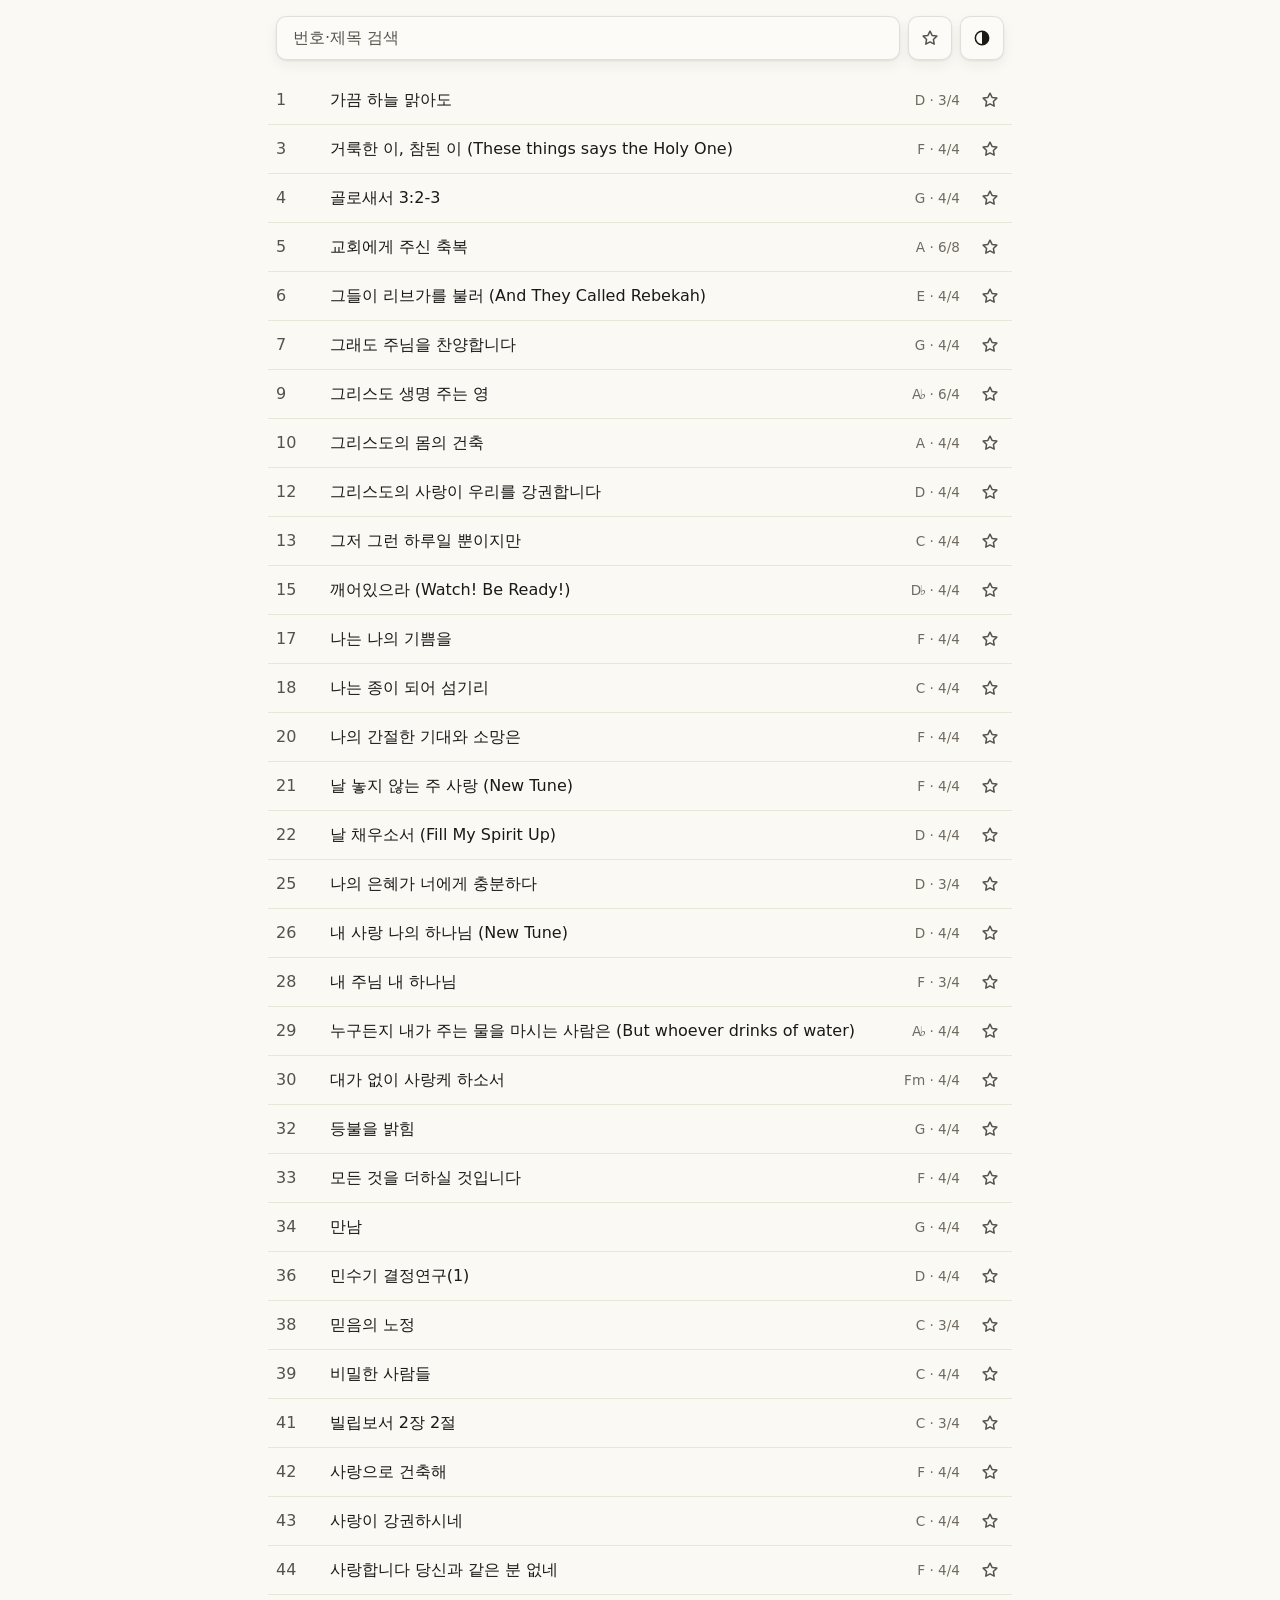
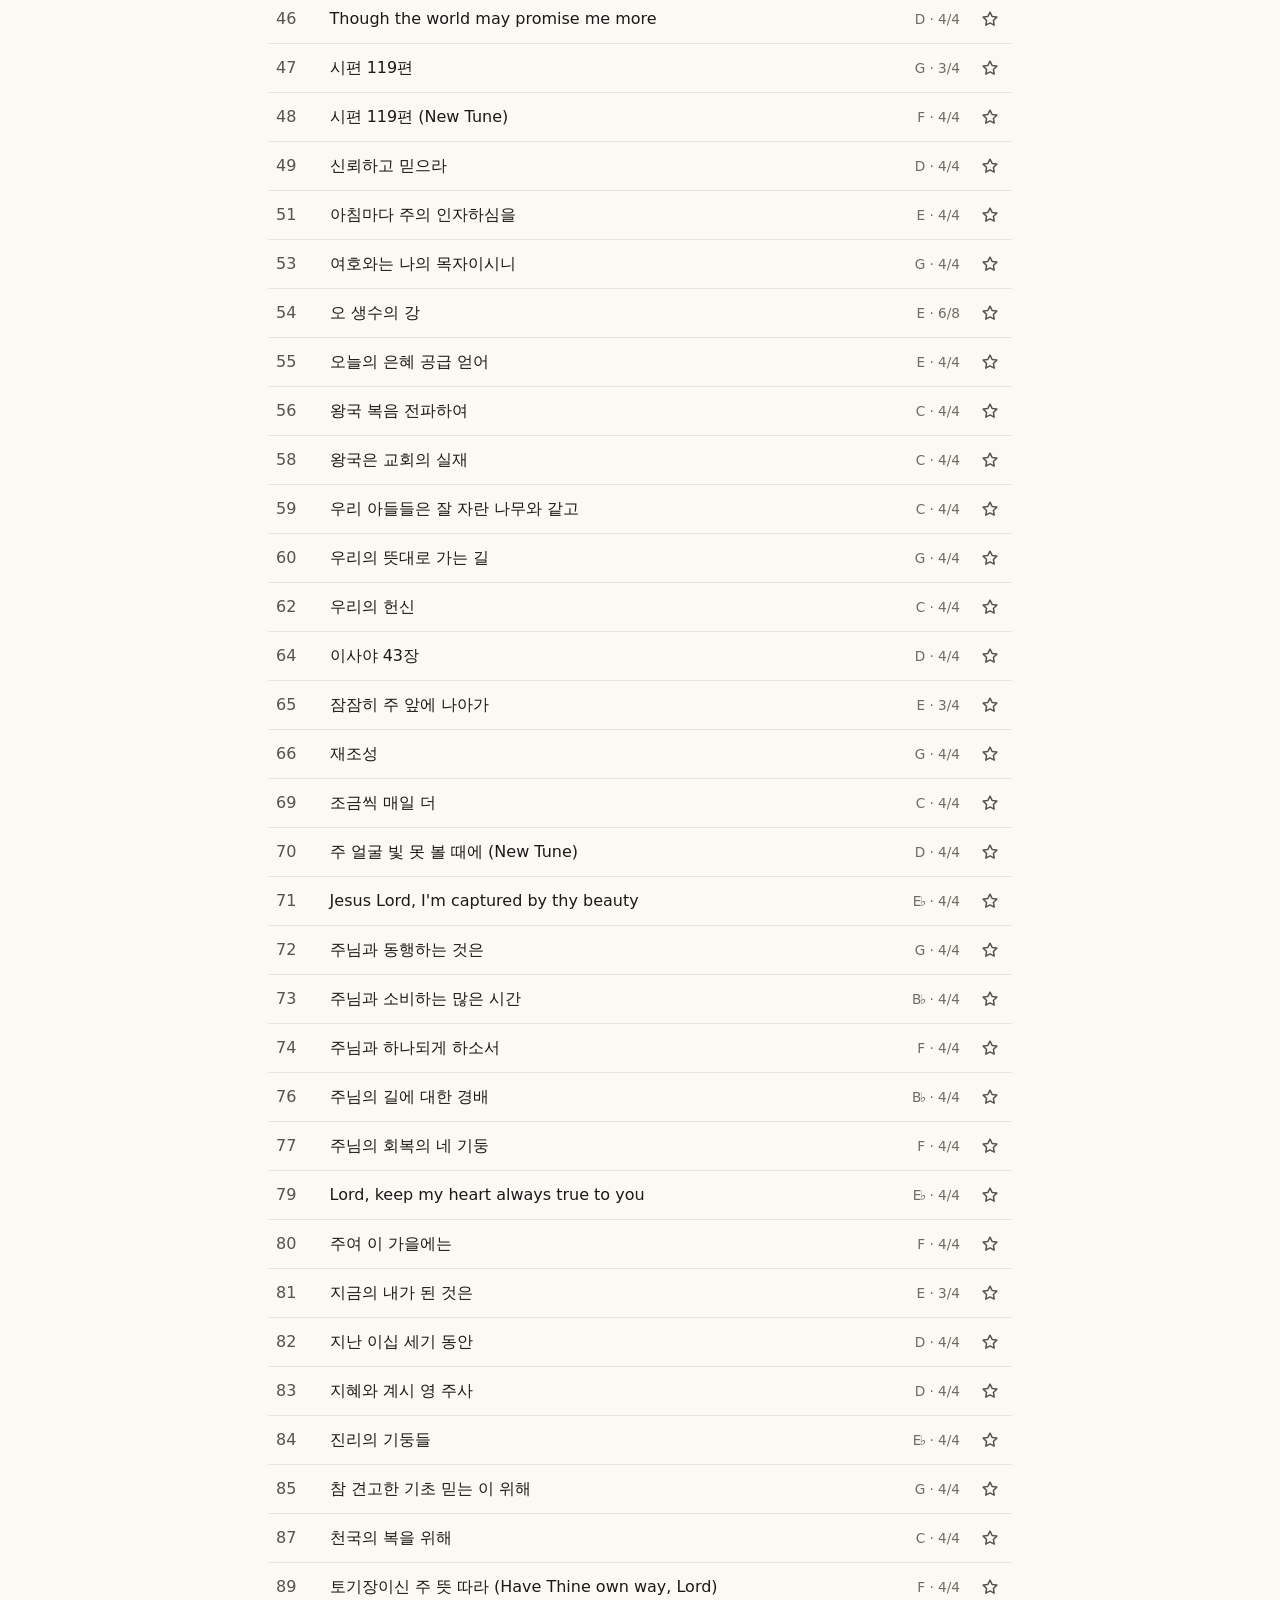
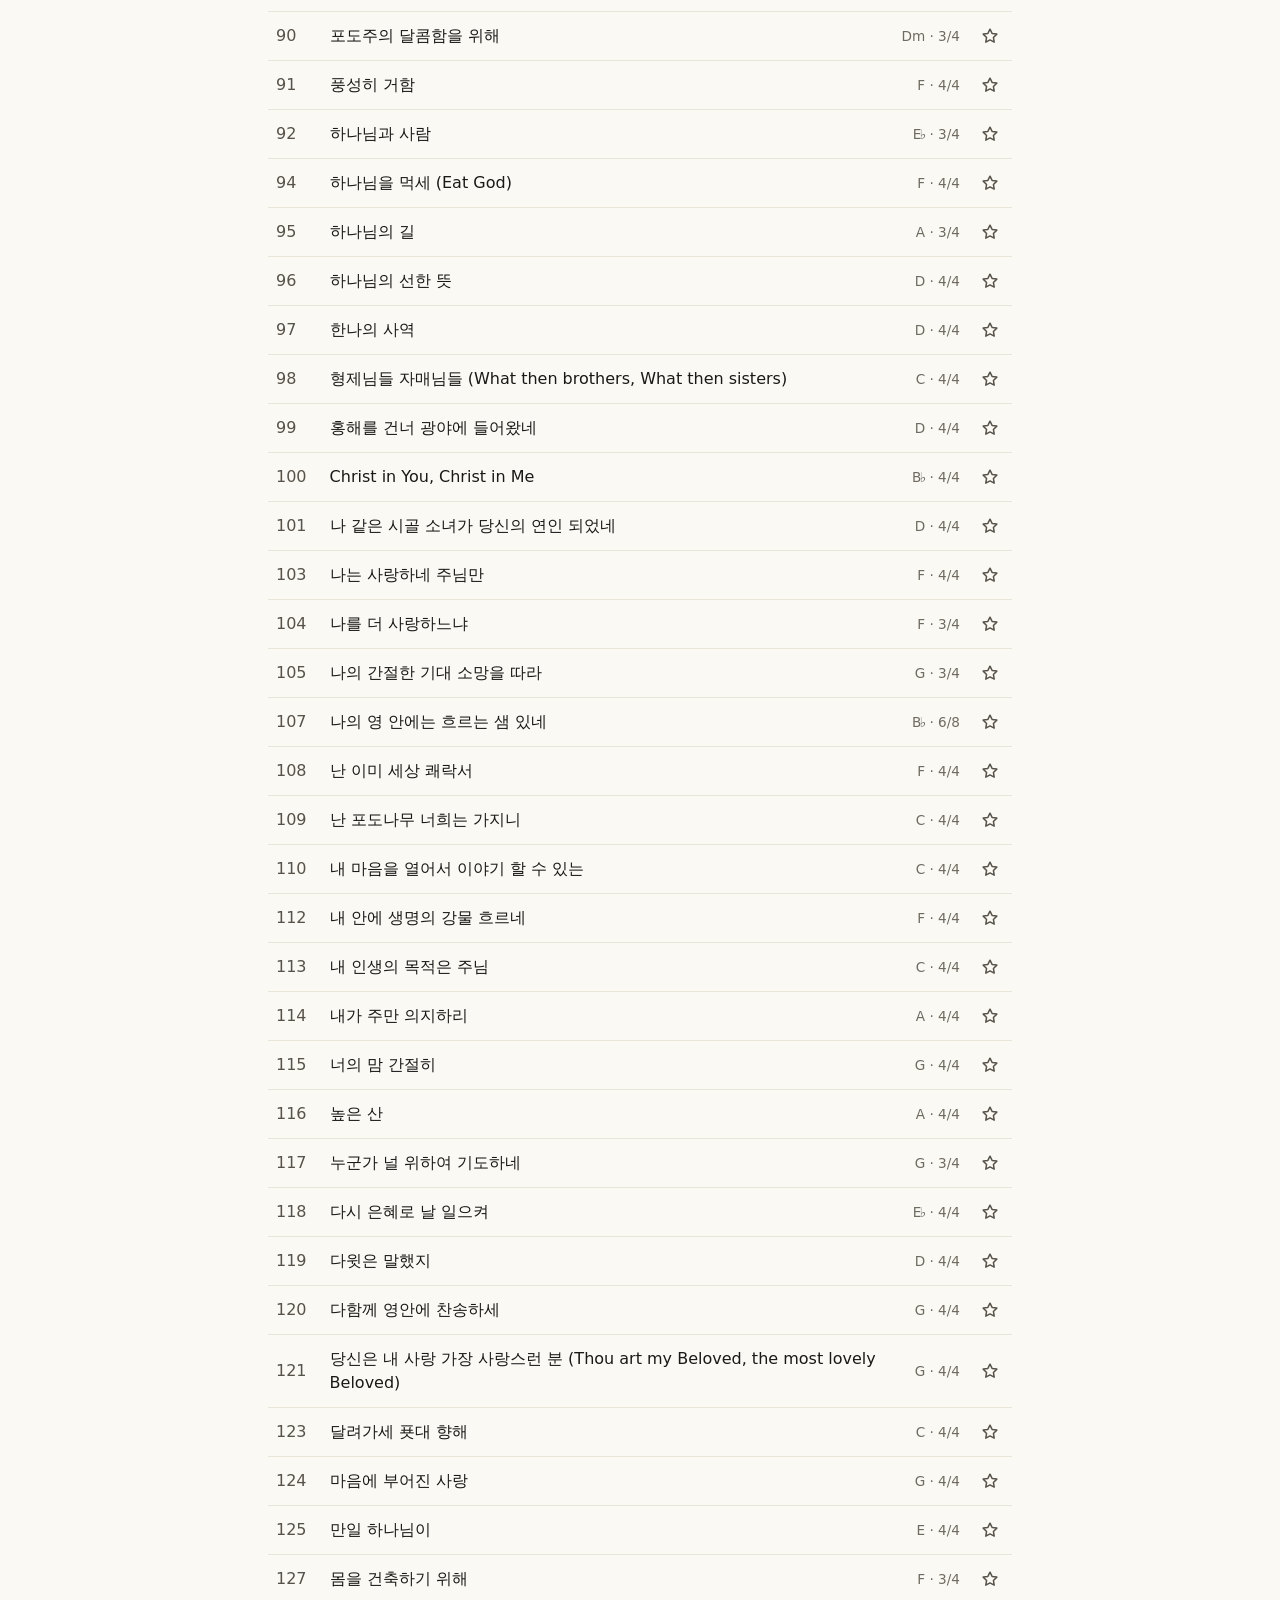
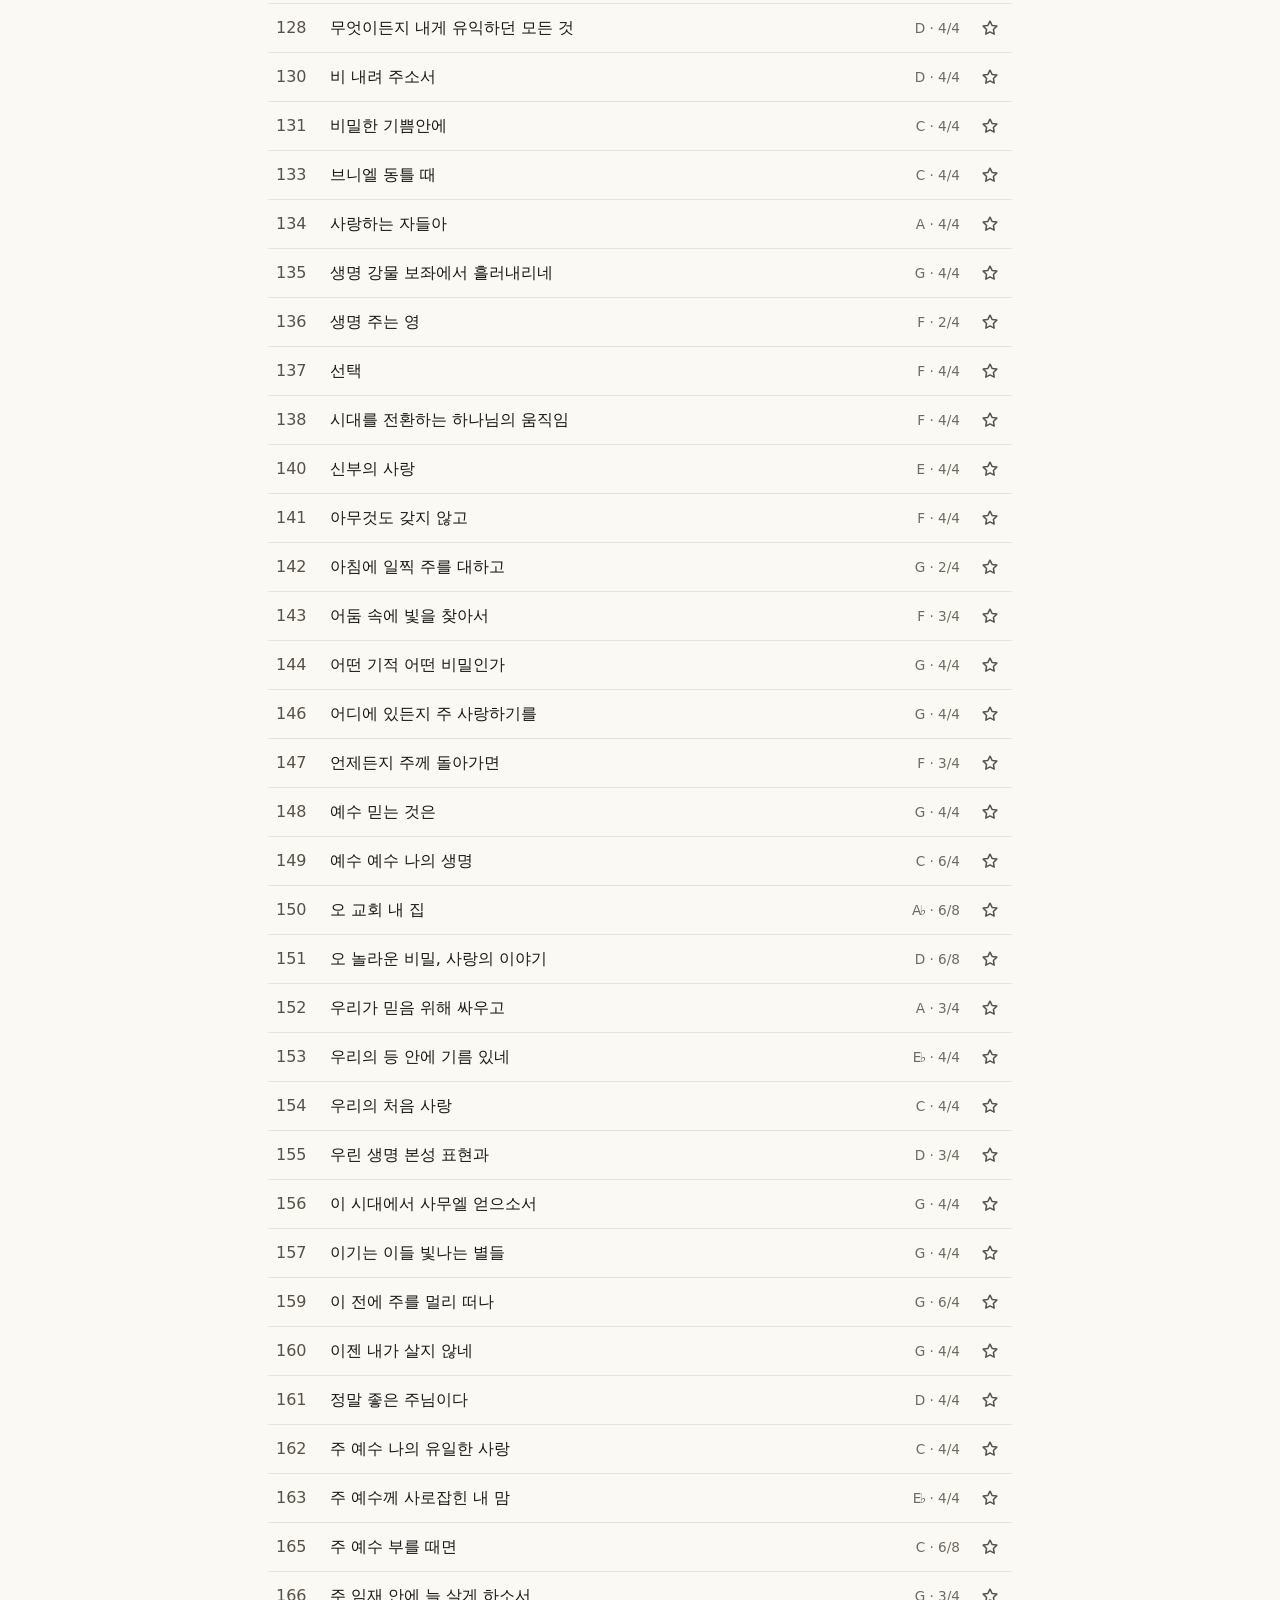
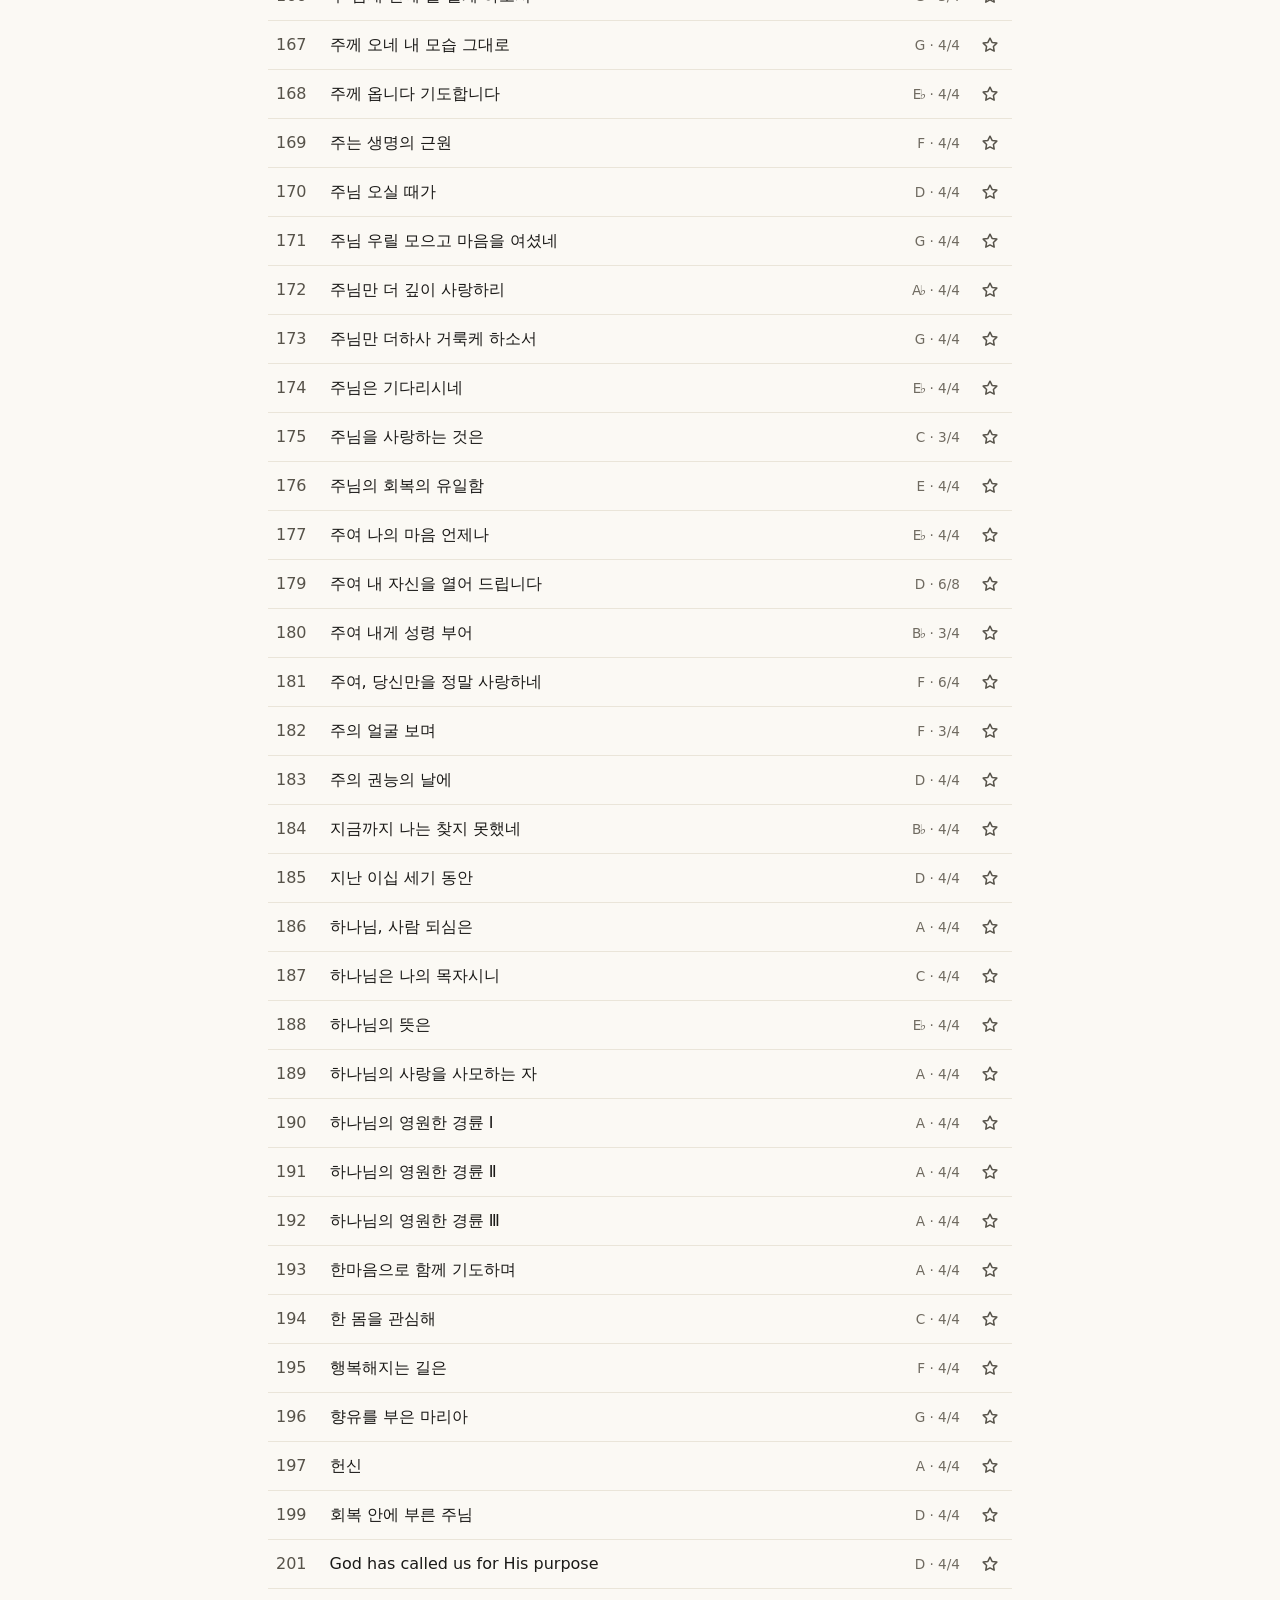
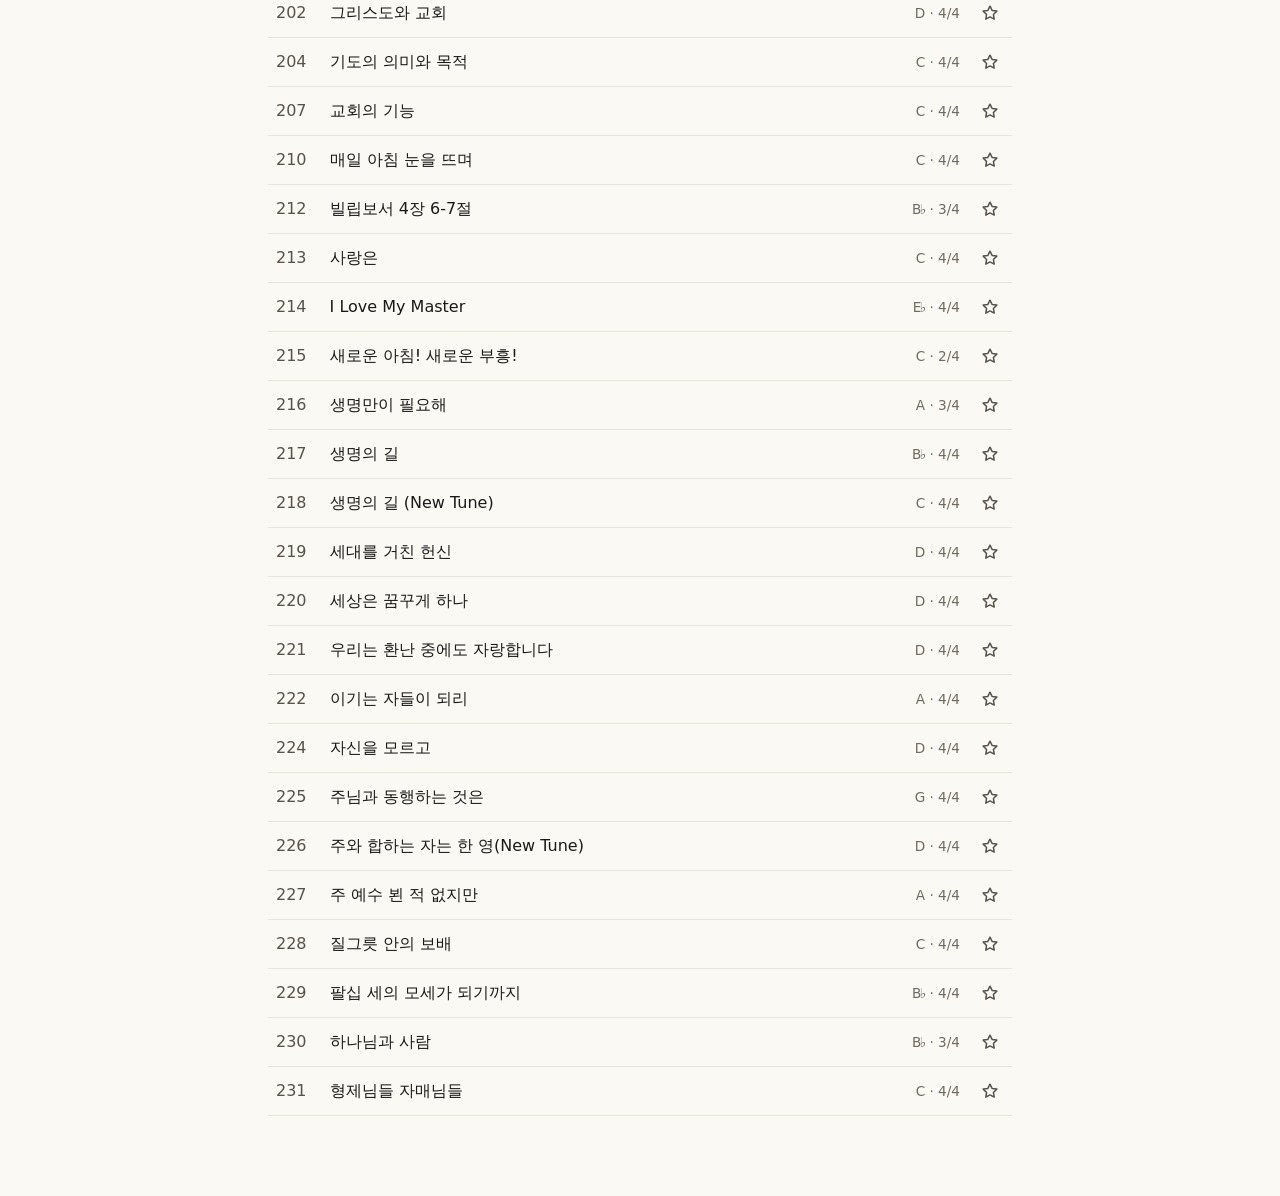
==== commit 24e0e791: "Add favorites-only song filter" ====
--- a/src/song of songs.html
+++ b/src/song of songs.html
@@ -21,6 +21,7 @@
 <main id="list" class="screen">
   <header class="top">
     <input id="q" type="search" placeholder="번호·제목 검색" aria-label="곡 검색" autocomplete="off">
+    <button id="favorite-filter" class="filter-favorites ic" type="button" aria-label="즐겨찾기만 보기" aria-pressed="false" aria-controls="songs"><svg aria-hidden="true" focusable="false"><use href="#i-star"/></svg></button>
     <button class="theme ic" aria-label="어두운 테마로 전환" aria-pressed="false"><svg aria-hidden="true" focusable="false"><use href="#i-theme"/></svg></button>
   </header>
   <ul id="songs"></ul>
--- a/src/app.css
+++ b/src/app.css
@@ -52,8 +52,11 @@
 input[type=search]{flex:1;min-width:0;font:inherit;min-height:var(--control);padding:0 var(--s4);border:var(--hairline) solid transparent;border-radius:var(--r);
   background:var(--accent-soft);color:var(--ink);-webkit-appearance:none;appearance:none}
 input[type=search]::placeholder{color:var(--ink-dim)}
-.top{display:flex;gap:var(--s2);margin-bottom:var(--s4)}
-.top input,.top .theme{background:var(--glass-control);border-color:var(--glass-edge);box-shadow:var(--shadow-control)}
+.top{display:grid;grid-template-columns:minmax(0,1fr) repeat(2,var(--control));align-items:center;gap:var(--s2);margin-bottom:var(--s4)}
+.top input,.top button{background:var(--glass-control);border-color:var(--glass-edge);box-shadow:var(--shadow-control)}
+.filter-favorites{color:var(--ink-dim)}
+.filter-favorites[aria-pressed="true"]{color:var(--ink)}
+.filter-favorites[aria-pressed="true"] svg{fill:currentColor}
 #songs{list-style:none;margin:0;padding:0}
 #songs .song-row{display:flex;align-items:center;border-bottom:var(--hairline) solid var(--line-soft);margin:0 calc(-1 * var(--s2))}
 #songs .song-open{display:flex;align-items:center;flex:1;min-width:0;width:auto;gap:var(--s3);text-align:left;background:none;
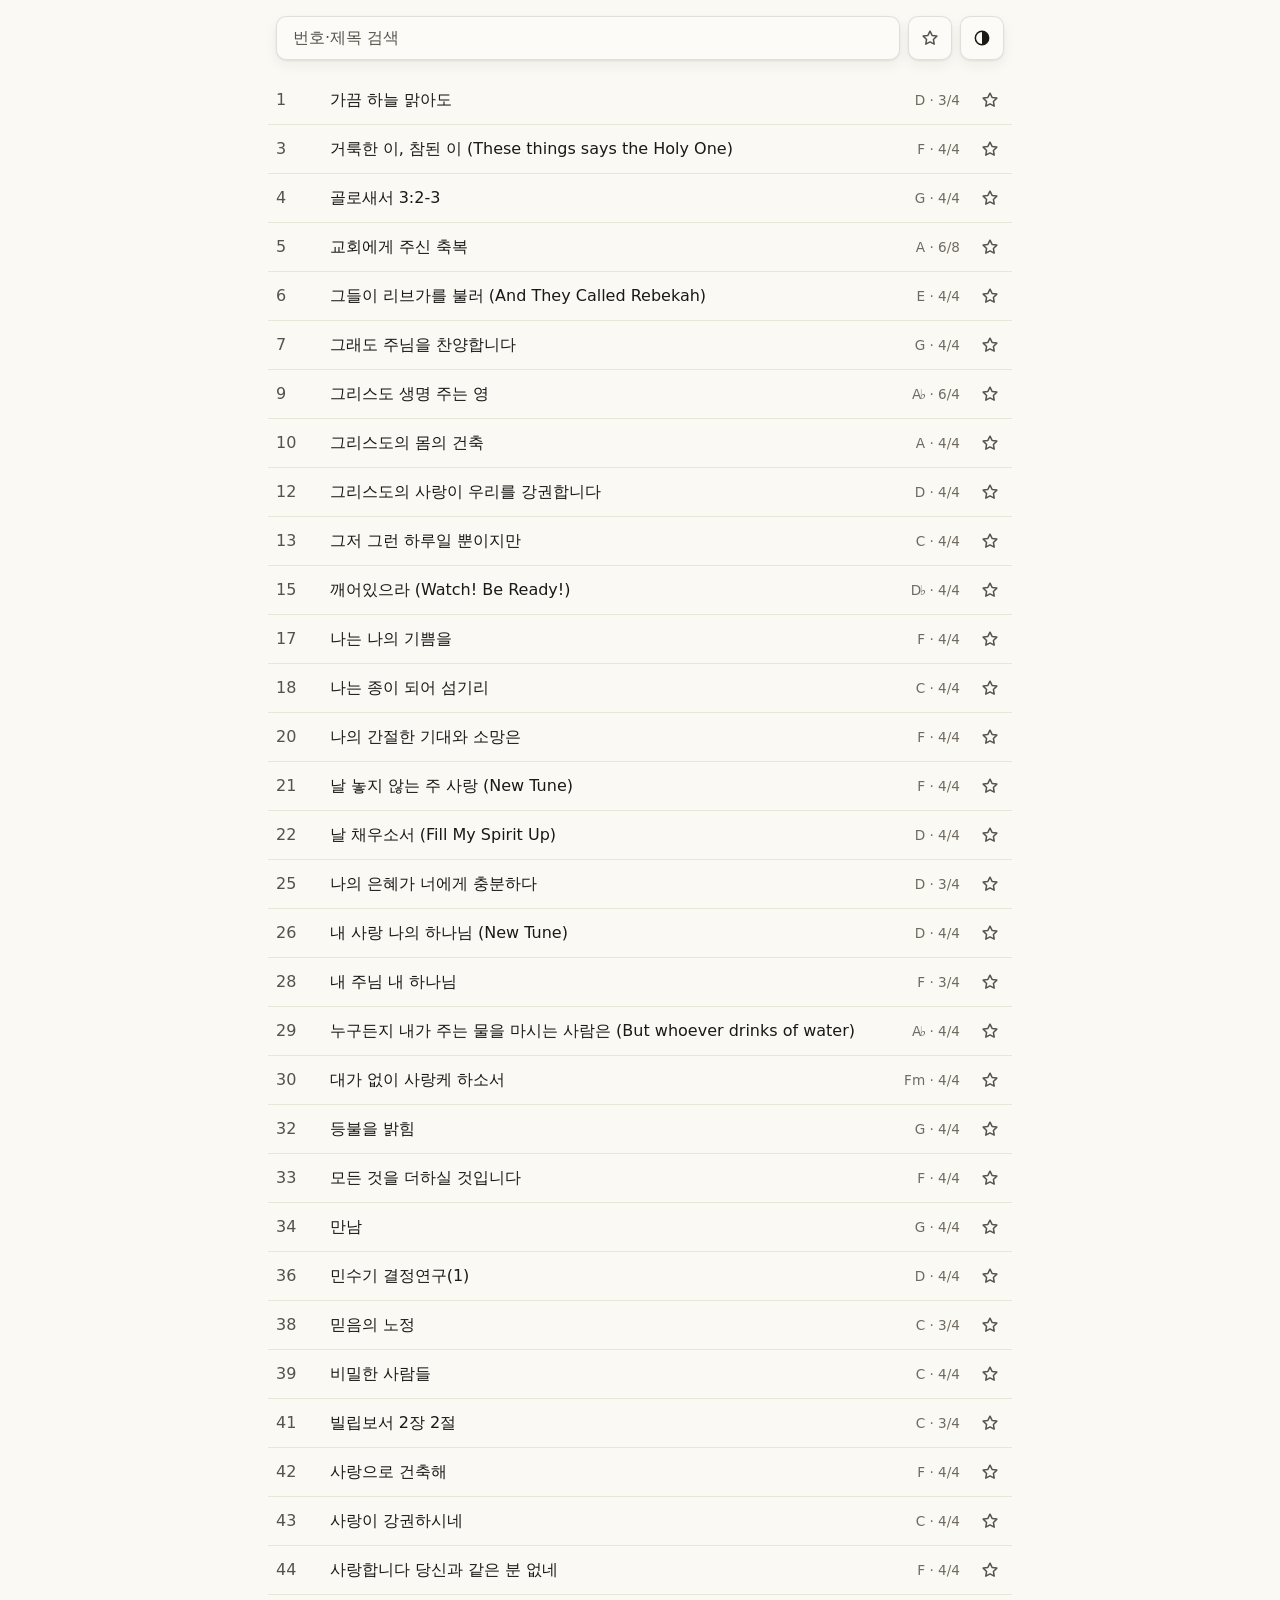
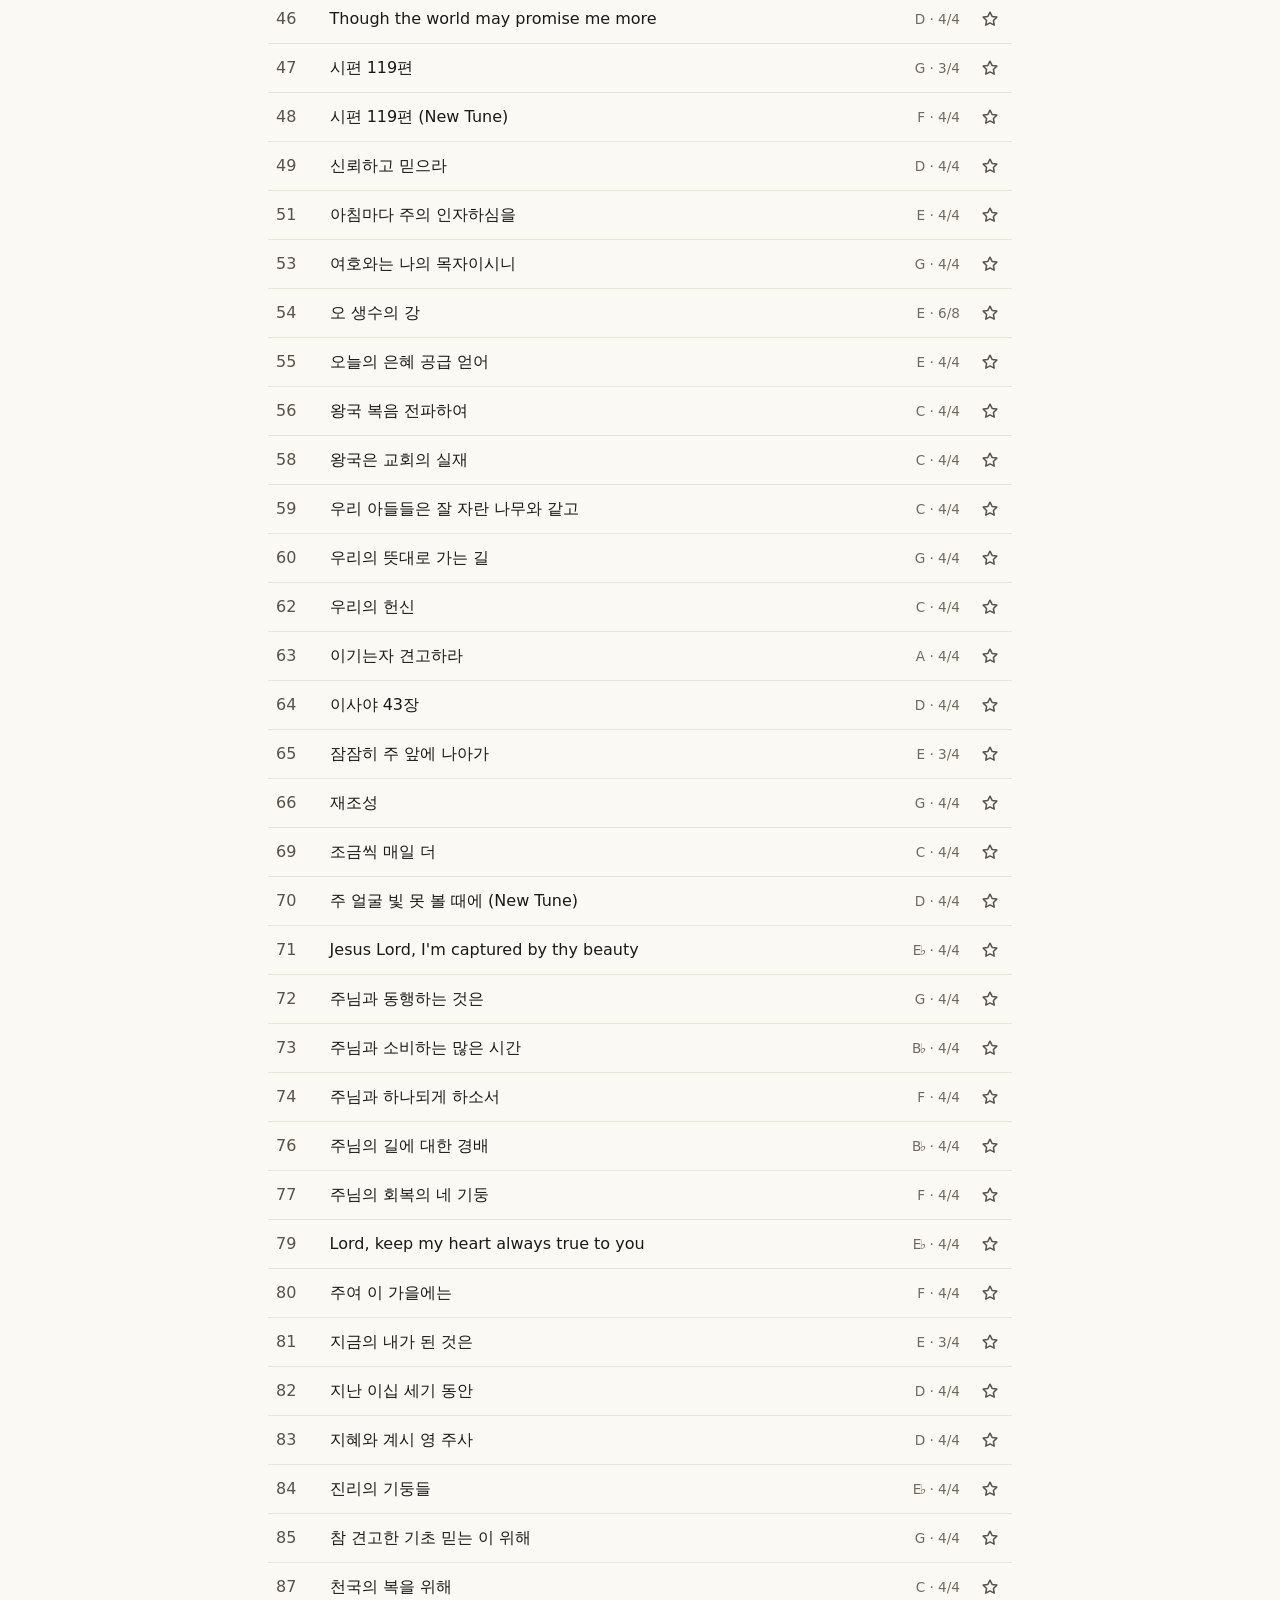
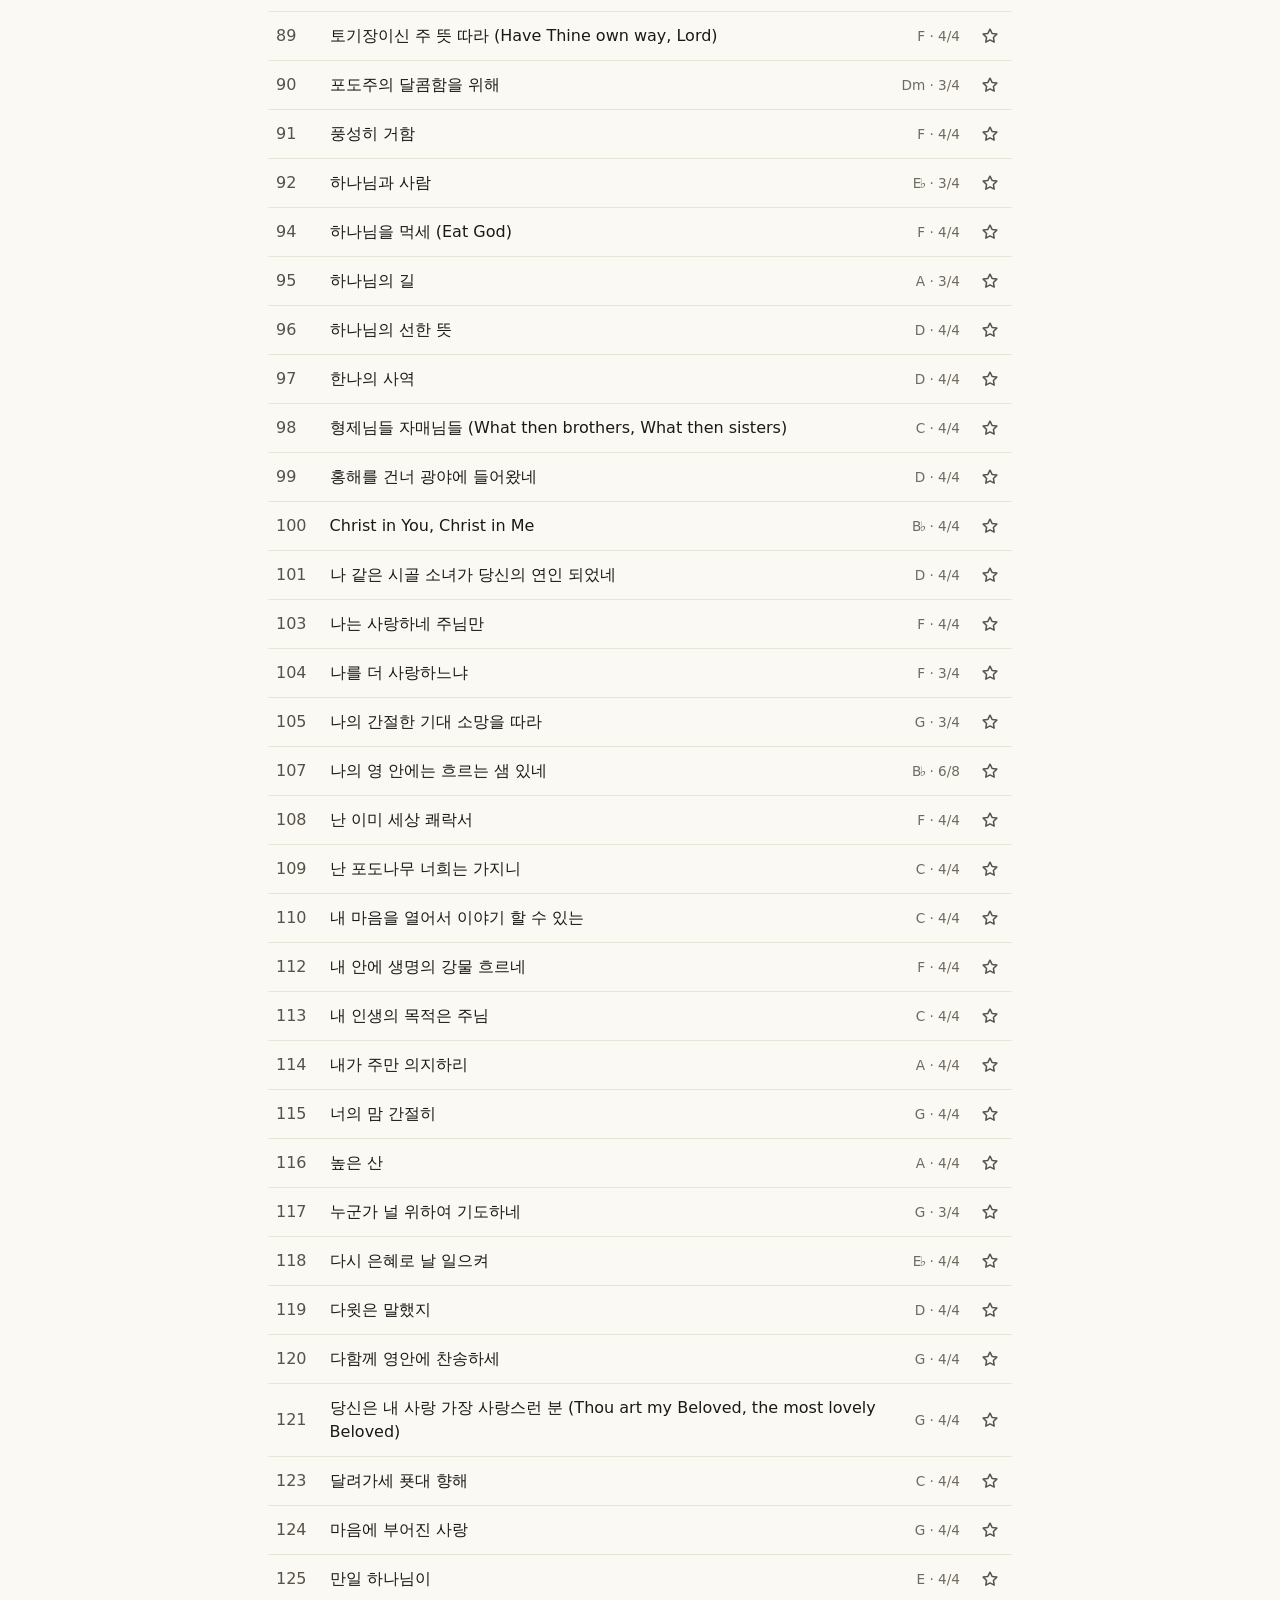
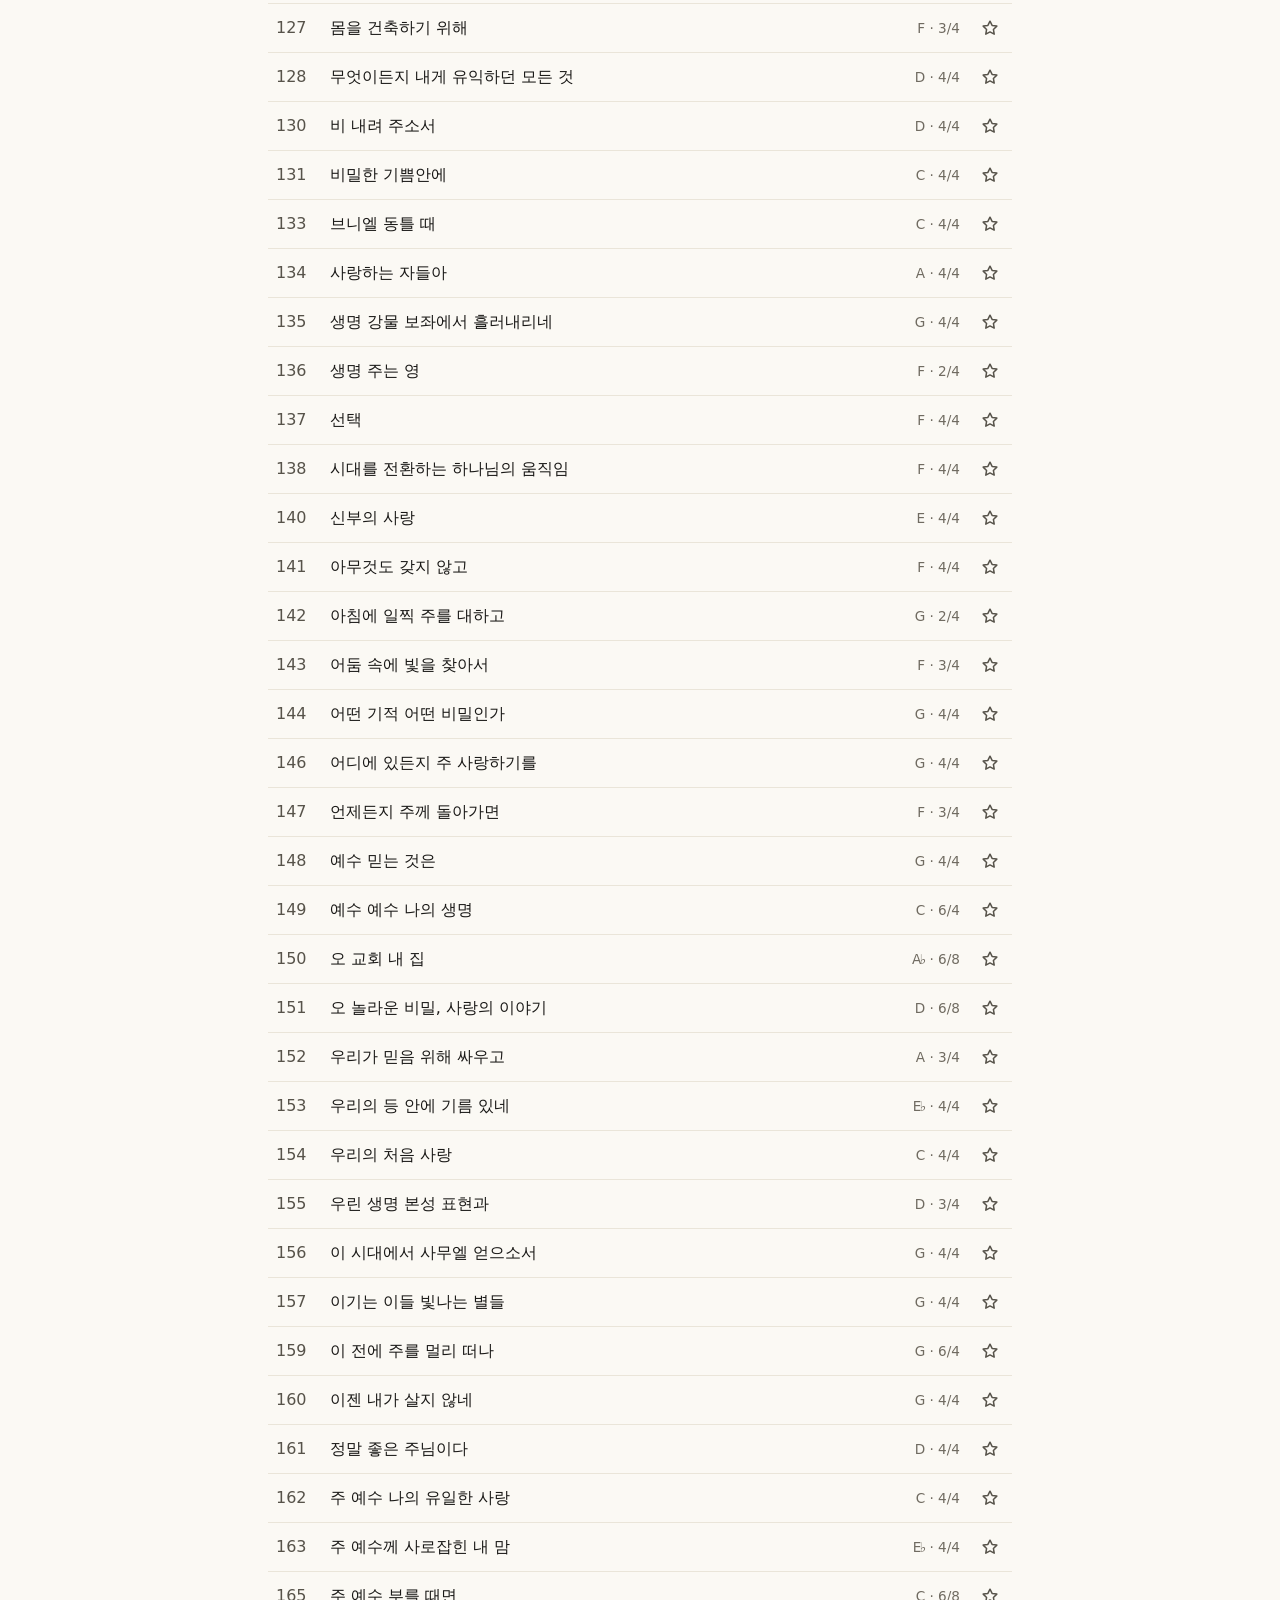
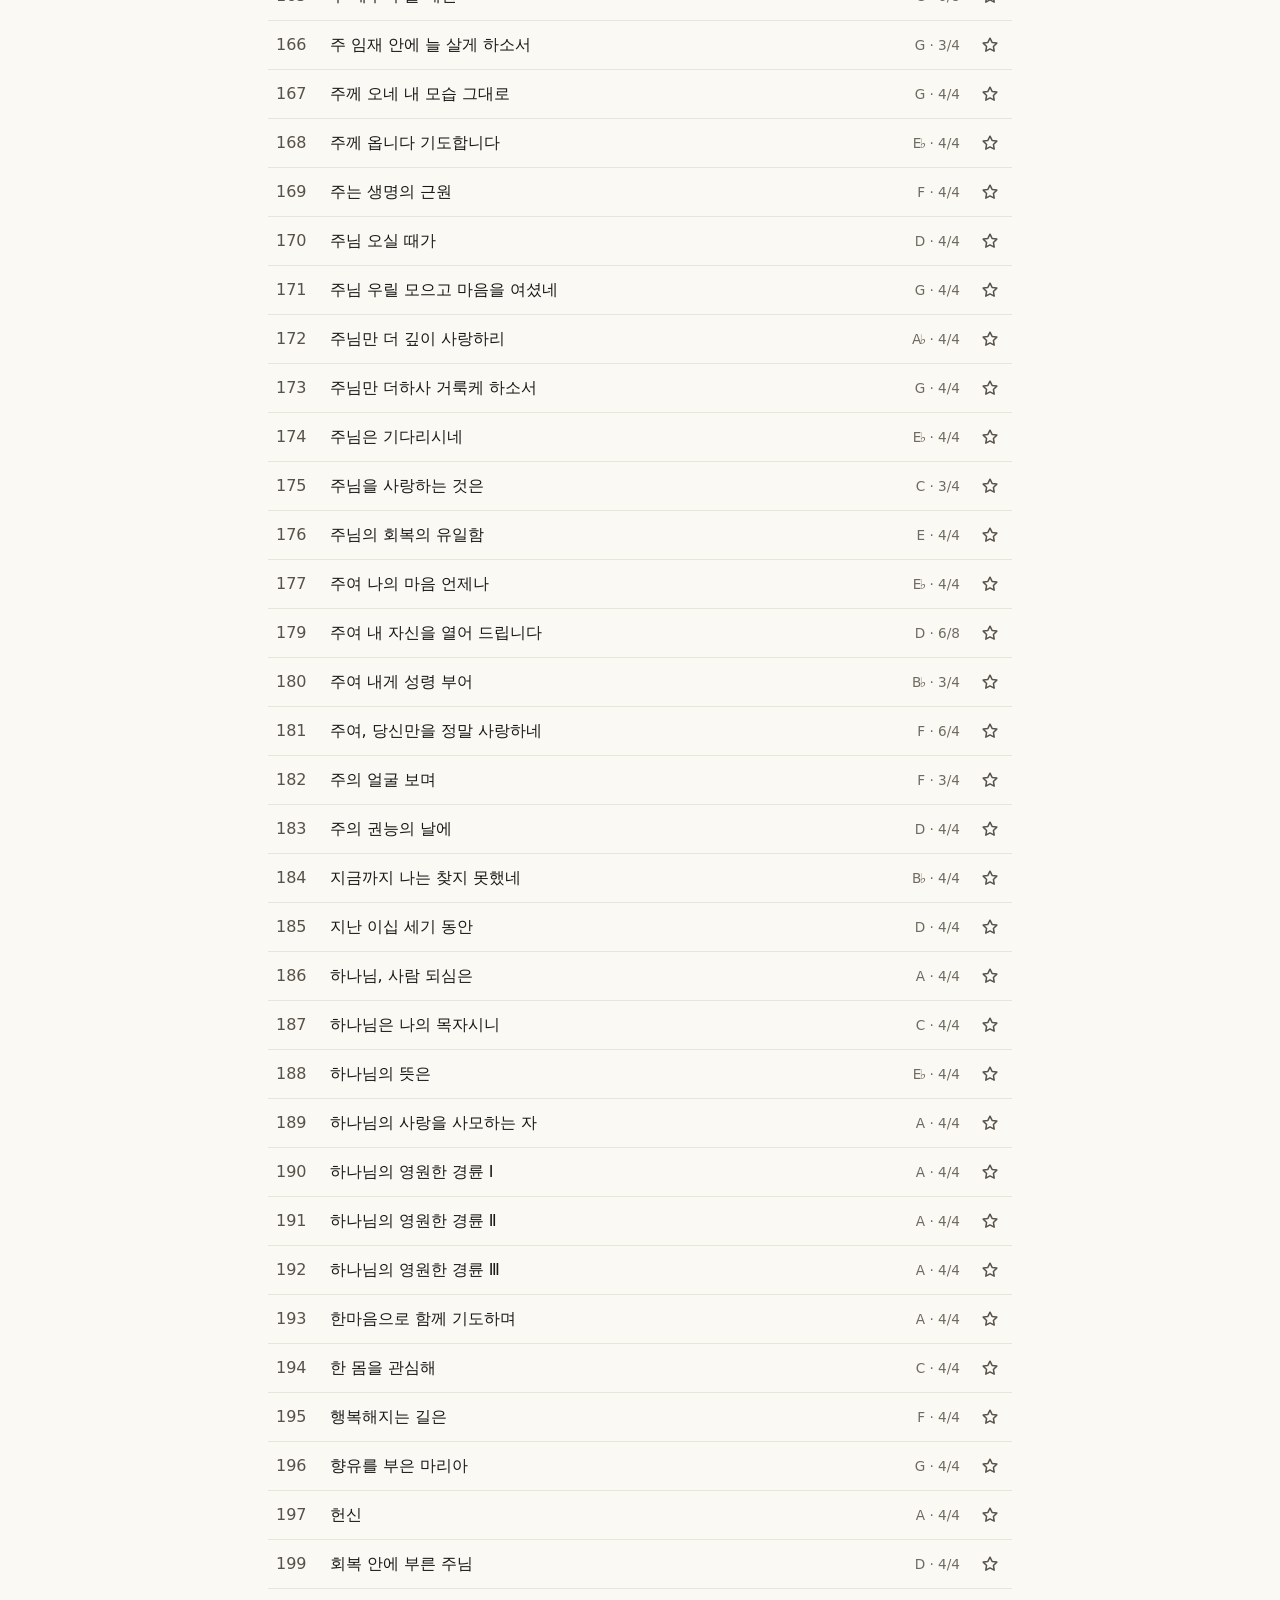
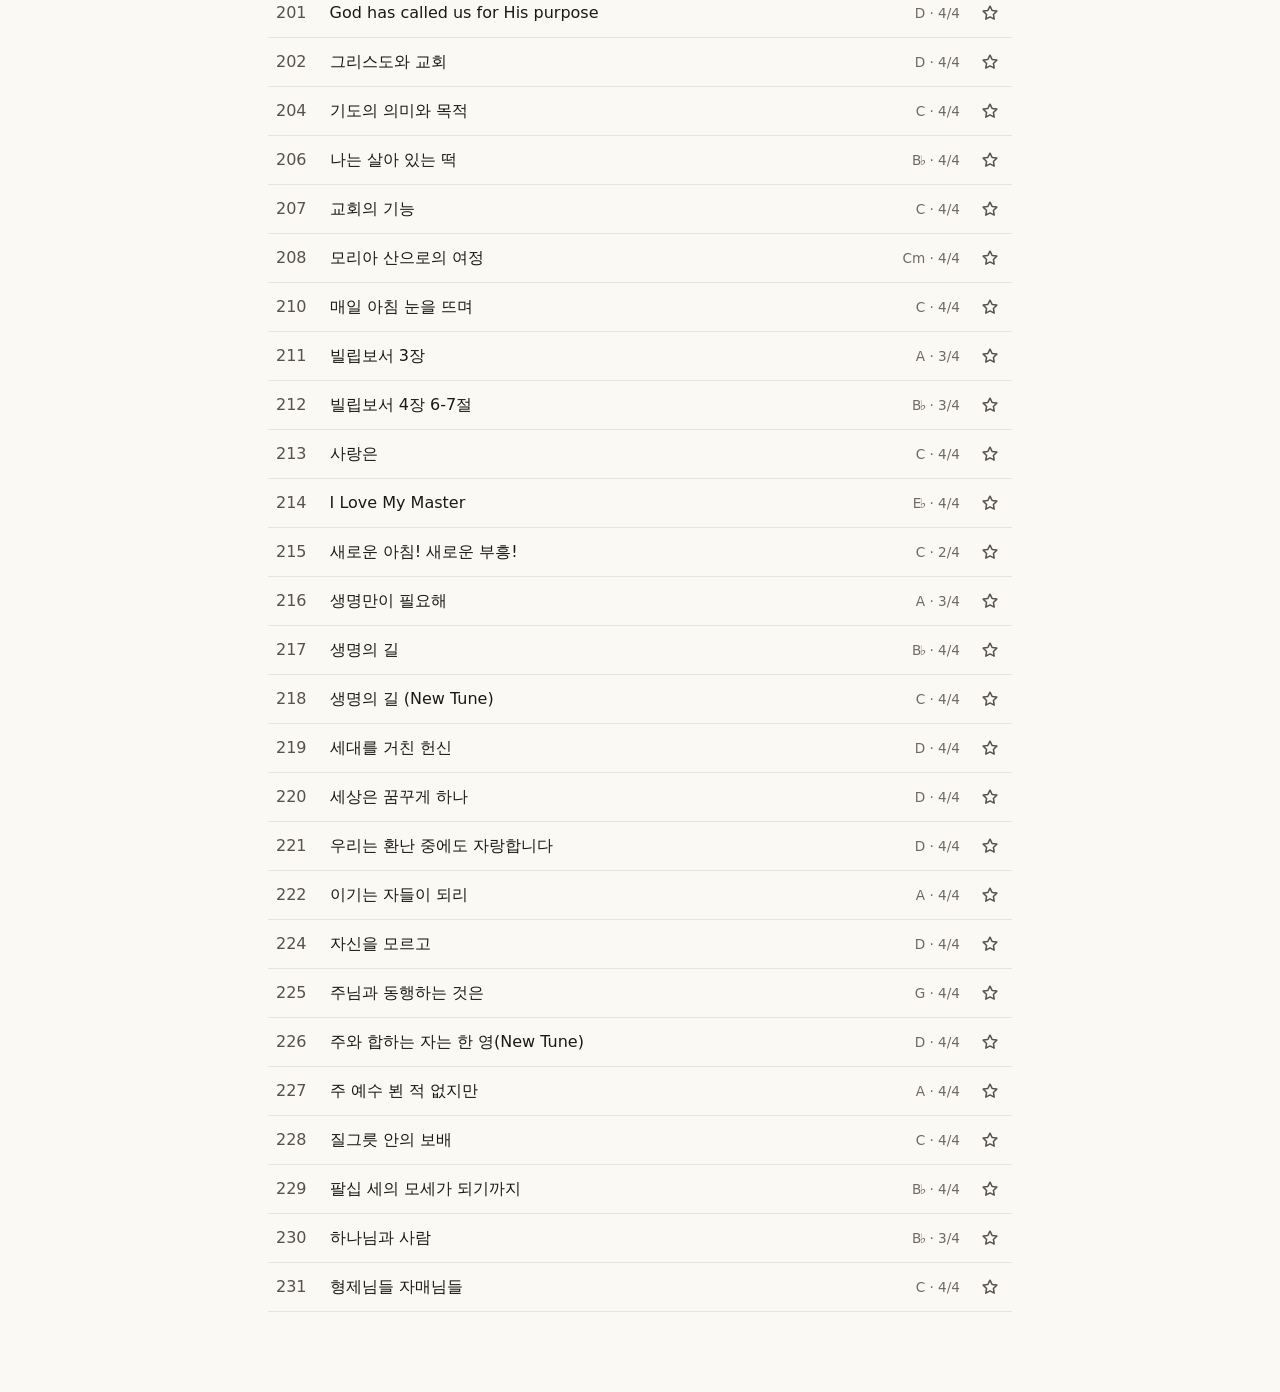
==== commit 881b89da: "Fix data gaps and stacking: include all 188 songs, paren chords, extra lyric rows, window stacking, " ====
--- a/src/song of songs.html
+++ b/src/song of songs.html
@@ -37,7 +37,7 @@
   <div id="body"></div>
   <div id="keys" class="panel" role="group" aria-label="조 선택" hidden></div>
 </main>
-<!-- 하단 툴바: 아이콘 + 한글 라벨 7칸(390px 폭에 맞춤). 자동 스크롤 중에는 작게/크게 자리에 느리게/빠르게가 들어온다 -->
+<!-- 하단 툴바: 아이콘 + 한글 라벨 6칸(자동 스크롤은 본문 두 번 탭·더블클릭·Space, 버튼 없음)(390px 폭에 맞춤). 자동 스크롤 중에는 작게/크게 자리에 느리게/빠르게가 들어온다 -->
 <nav id="bar" aria-label="곡 도구" hidden>
   <button id="back" aria-label="목록으로"><svg aria-hidden="true" focusable="false"><use href="#i-back"/></svg><span class="l">목록</span></button>
   <button id="keybtn" aria-label="조 선택" aria-controls="keys" aria-expanded="false"><b id="keyname" class="t"></b><span class="l">조</span></button>
@@ -46,7 +46,6 @@
   <button id="fplus" aria-label="글자 크게"><b class="t">A+</b><span class="l">크게</span></button>
   <button id="sminus" aria-label="느리게" hidden><b class="t">−</b><span class="l">느리게</span></button>
   <button id="splus" aria-label="빠르게" hidden><b class="t">+</b><span class="l">빠르게</span></button>
-  <button id="play" aria-label="자동 스크롤 재생" aria-pressed="false"><svg id="ic-play" aria-hidden="true" focusable="false"><use href="#i-play"/></svg><svg id="ic-stop" aria-hidden="true" focusable="false" hidden><use href="#i-stop"/></svg><span class="l" id="play-l">재생</span></button>
   <button class="theme" aria-label="어두운 테마로 전환" aria-pressed="false"><svg aria-hidden="true" focusable="false"><use href="#i-theme"/></svg><span class="l">테마</span></button>
 </nav>
 <script src="engine.js"></script>
